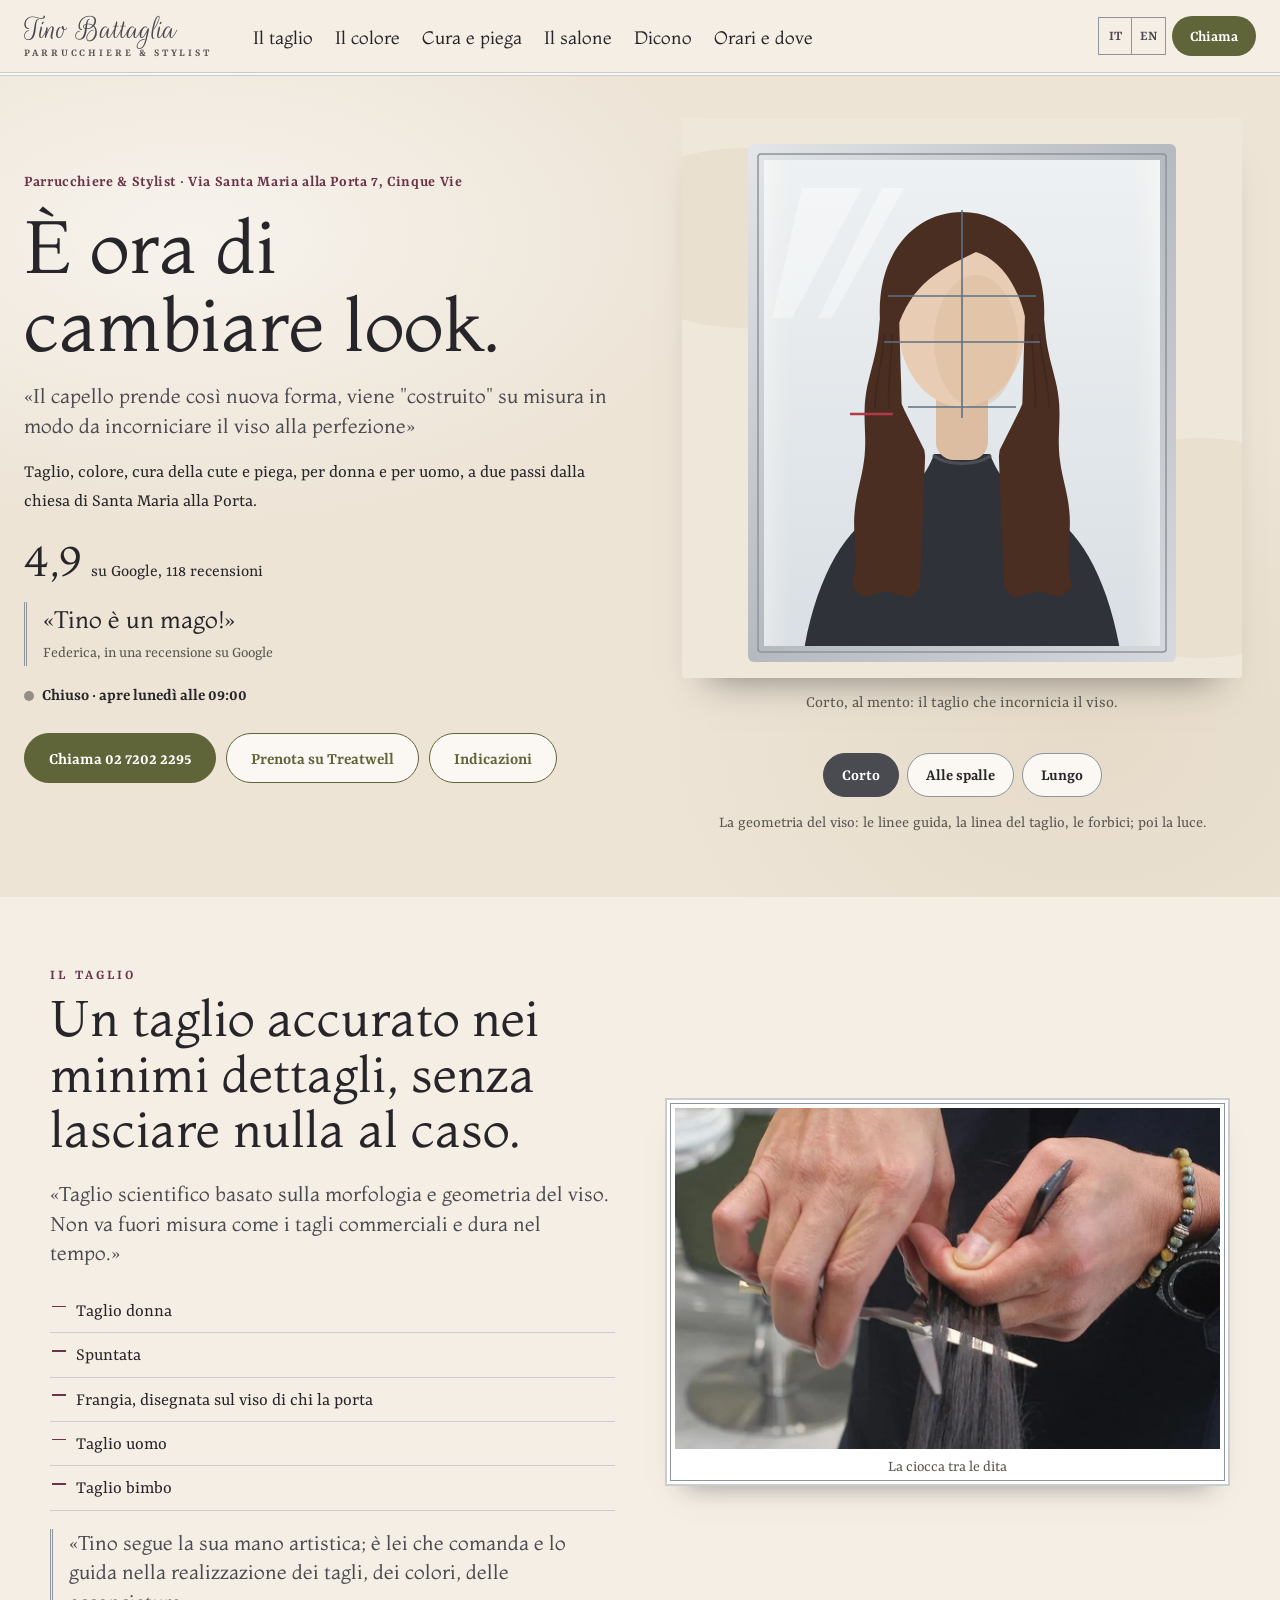
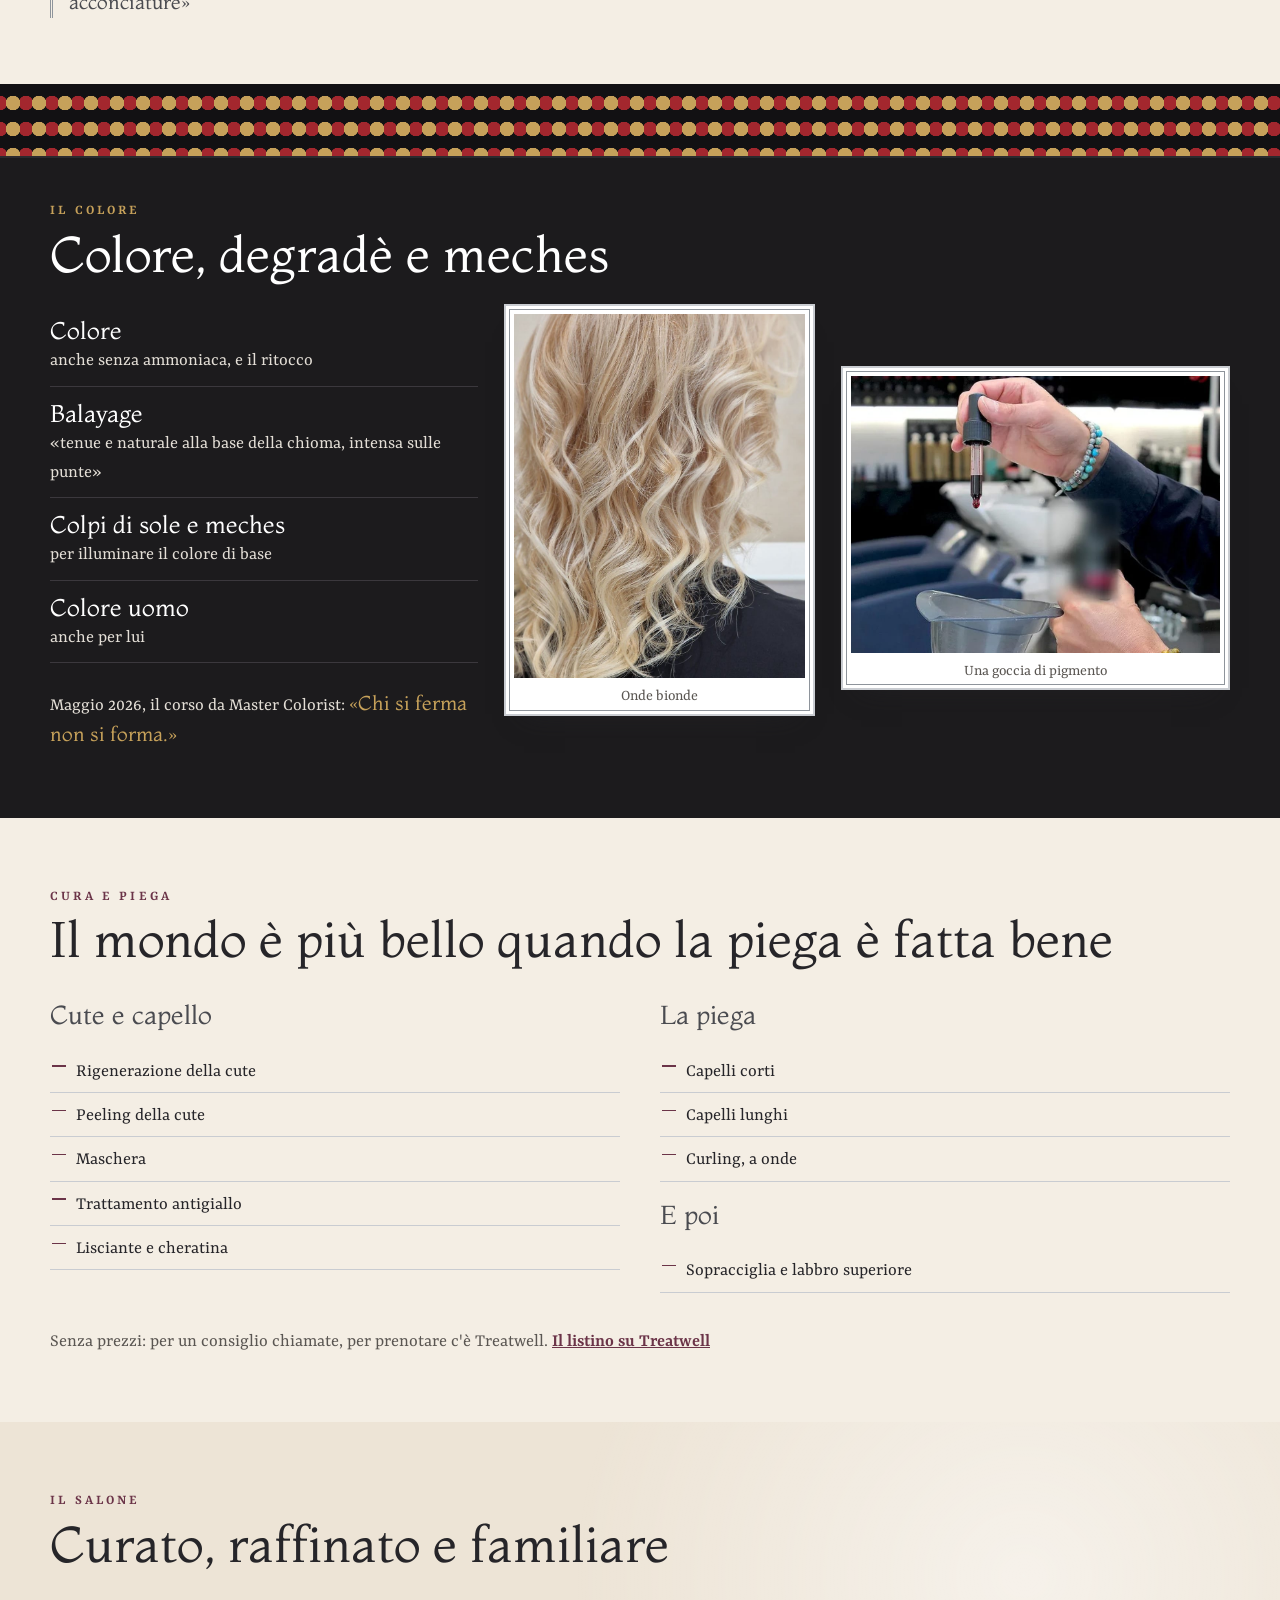
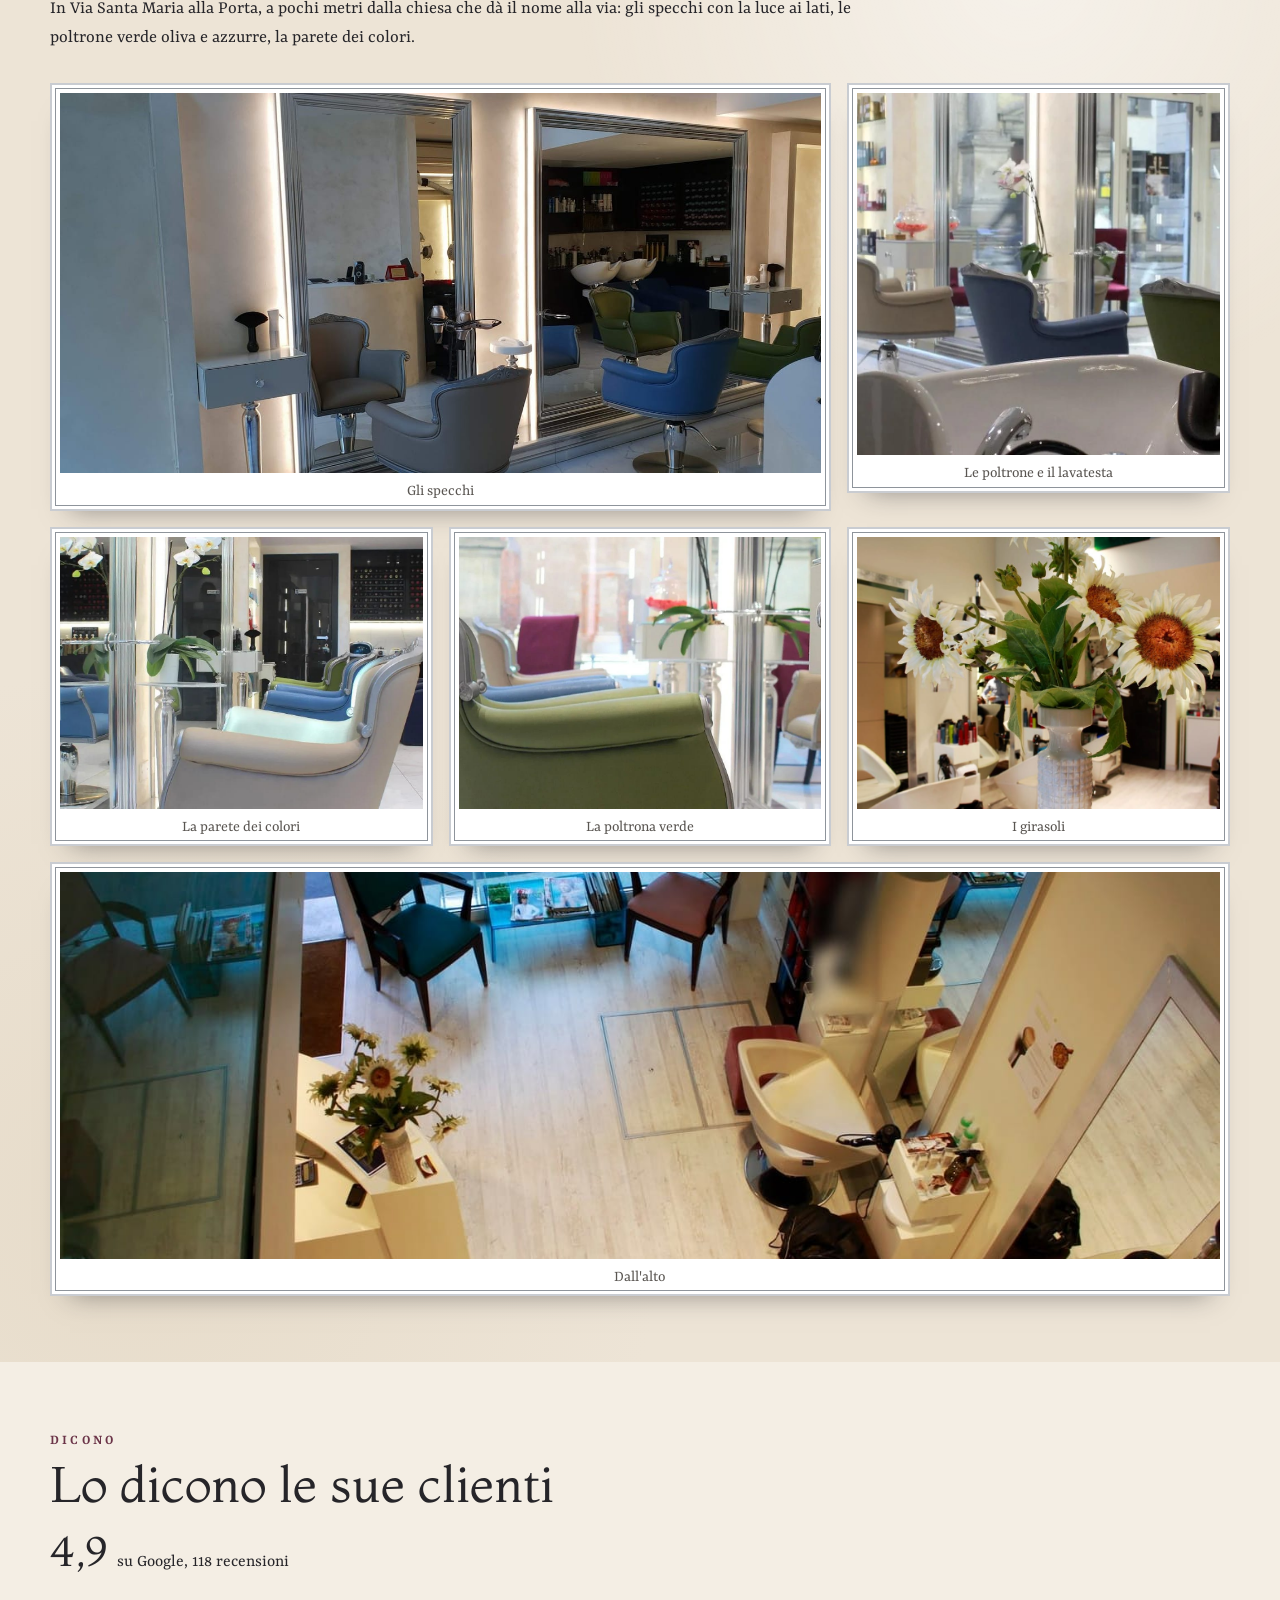
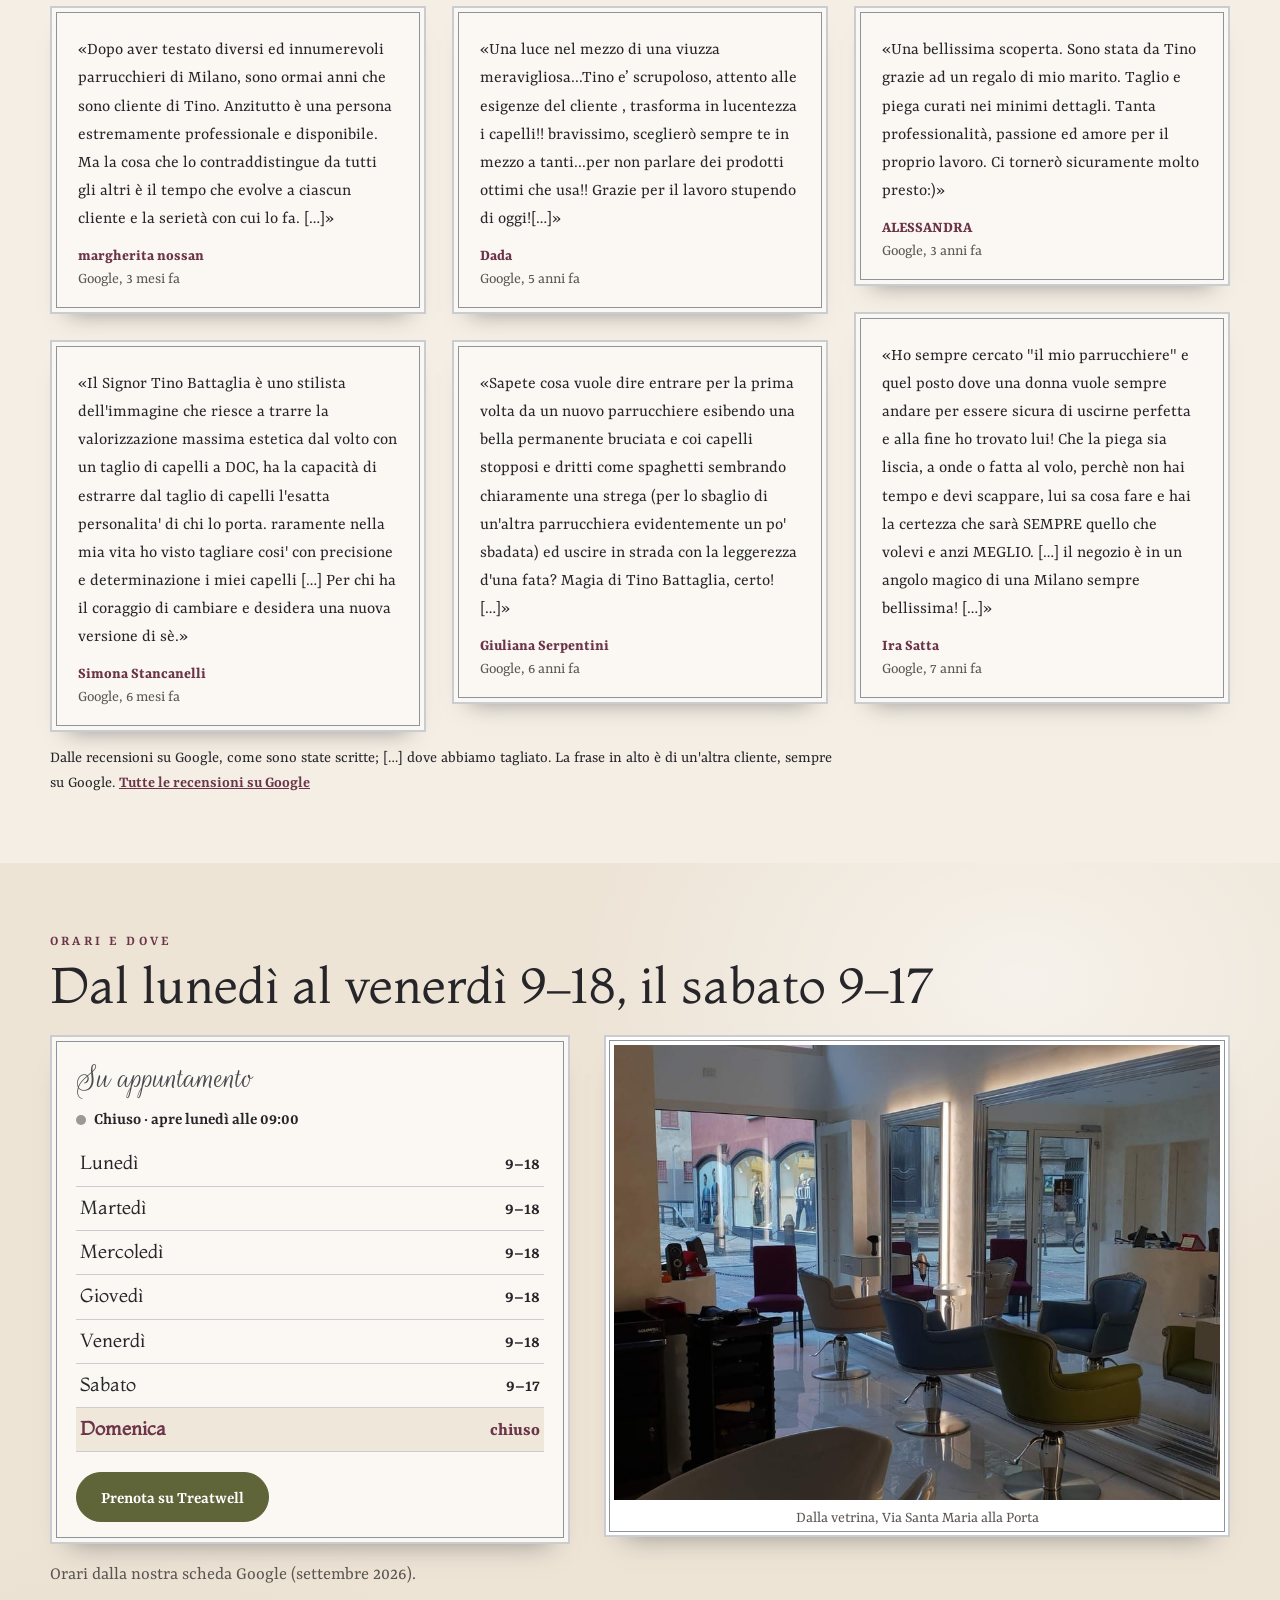
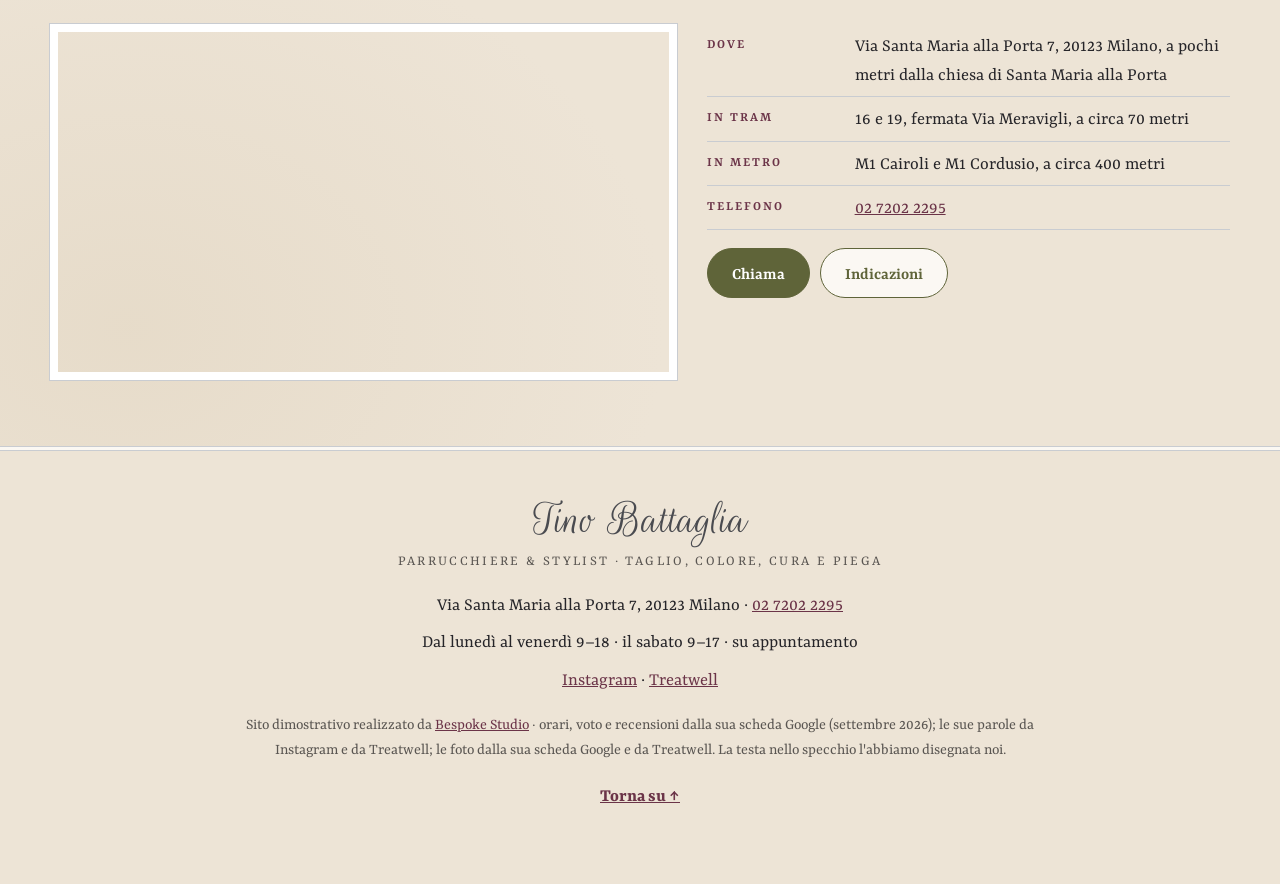
==== index.html @ f01c43c7 "Tino Battaglia, Via Santa Maria alla Porta 7 — la geometria del viso Il parrucchiere e stylist a due" ====
<!DOCTYPE html>
<html lang="it" class="no-js">
<head>
<meta charset="utf-8">
<meta name="viewport" content="width=device-width, initial-scale=1">
<script>(function(){var r=document.documentElement;r.classList.remove('no-js');
/* la firma: finché main.js non parte c'è la testa coi capelli lunghi nello specchio; se il codice non arriva, dopo 2,5 s il taglio fatto */
try{if(!matchMedia('(prefers-reduced-motion: reduce)').matches){r.classList.add('firma-attesa');window.__attesaTaglio=setTimeout(function(){r.classList.remove('firma-attesa')},2500)}}catch(e){}})()</script>
<title>Tino Battaglia — Parrucchiere &amp; Stylist in Via Santa Maria alla Porta 7, Milano (Cinque Vie)</title>
<meta name="description" content="Tino Battaglia, parrucchiere e stylist in Via Santa Maria alla Porta 7 a Milano, fra Cairoli e Cordusio: il taglio costruito sulla geometria del viso, colore, degradè e meches, balayage, cura della cute e piega, per donna e per uomo. Google 4,9 su 118. Tel. 02 7202 2295.">
<link rel="canonical" href="https://rotenzark.github.io/tino-battaglia/">
<meta property="og:type" content="website">
<meta property="og:title" content="Tino Battaglia — È ora di cambiare look.">
<meta property="og:description" content="Parrucchiere &amp; Stylist in Via Santa Maria alla Porta 7: il taglio sulla geometria del viso, il colore, la piega.">
<meta property="og:image" content="https://rotenzark.github.io/tino-battaglia/img/og.jpg">
<meta property="og:url" content="https://rotenzark.github.io/tino-battaglia/">
<meta property="og:locale" content="it_IT">
<meta name="twitter:card" content="summary_large_image">
<meta name="theme-color" content="#F4EEE4">
<link rel="icon" href="img/favicon.svg" type="image/svg+xml">
<link rel="icon" href="img/favicon-32.png" sizes="32x32" type="image/png">
<link rel="apple-touch-icon" href="img/apple-touch-icon.png">
<link rel="preconnect" href="https://fonts.googleapis.com">
<link rel="preconnect" href="https://fonts.gstatic.com" crossorigin>
<link href="https://fonts.googleapis.com/css2?family=Montaga&amp;family=Rasa:wght@400;500;600;700&amp;family=Rouge+Script&amp;display=swap" rel="stylesheet">
<link rel="stylesheet" href="css/styles.css?v=1">
<script src="https://cdn.jsdelivr.net/npm/gsap@3.12.5/dist/gsap.min.js" defer></script>
<script src="https://cdn.jsdelivr.net/npm/gsap@3.12.5/dist/ScrollTrigger.min.js" defer></script>
<script src="js/main.js?v=1" defer></script>
<script type="application/ld+json">
{"@context":"https://schema.org","@type":"HairSalon","name":"Tino Battaglia - Parrucchiere & Stylist","description":"Parrucchiere e stylist in Via Santa Maria alla Porta 7 a Milano: taglio sulla geometria del viso, colore, degradè e meches, balayage, cura della cute e piega, per donna e per uomo.","url":"https://rotenzark.github.io/tino-battaglia/","image":"https://rotenzark.github.io/tino-battaglia/img/og.jpg","telephone":"+39 02 7202 2295","address":{"@type":"PostalAddress","streetAddress":"Via Santa Maria alla Porta 7","postalCode":"20123","addressLocality":"Milano","addressRegion":"MI","addressCountry":"IT"},"geo":{"@type":"GeoCoordinates","latitude":45.4651137,"longitude":9.1812996},"openingHoursSpecification":[{"@type":"OpeningHoursSpecification","dayOfWeek":["Monday","Tuesday","Wednesday","Thursday","Friday"],"opens":"09:00","closes":"18:00"},{"@type":"OpeningHoursSpecification","dayOfWeek":["Saturday"],"opens":"09:00","closes":"17:00"}],"aggregateRating":{"@type":"AggregateRating","ratingValue":"4.9","reviewCount":"118","bestRating":"5"},"sameAs":["https://www.instagram.com/tinobat/","https://www.treatwell.it/salone/tino-battaglia/"]}
</script>
</head>
<body>

<a class="salta" href="#contenuto" data-i18n="m.salta">Vai al contenuto</a>

<header class="testata" id="testata">
  <div class="testata__dentro">
    <a class="marchio" href="#inizio" aria-label="Tino Battaglia: torna all'inizio" data-i18n-aria="m.top">
      <span class="marchio__nome" aria-hidden="true">Tino Battaglia</span>
      <span class="marchio__sotto" aria-hidden="true">Parrucchiere &amp; Stylist</span>
    </a>
    <nav id="mainNav" class="voci" aria-label="Le sezioni" data-i18n-aria="m.nav">
      <a href="#taglio" data-i18n="n.taglio">Il taglio</a>
      <a href="#colore" data-i18n="n.colore">Il colore</a>
      <a href="#cura" data-i18n="n.cura">Cura e piega</a>
      <a href="#salone" data-i18n="n.salone">Il salone</a>
      <a href="#dicono" data-i18n="n.dicono">Dicono</a>
      <a href="#orari" data-i18n="n.orari">Orari e dove</a>
    </nav>
    <div class="testata__azioni">
      <div class="lingue" role="group" aria-label="Lingua" data-i18n-aria="m.lingua">
        <button type="button" data-lang="it" aria-pressed="true">IT</button>
        <button type="button" data-lang="en" aria-pressed="false">EN</button>
      </div>
      <a class="chiama" href="tel:+390272022295"><span data-i18n="t.chiama">Chiama</span></a>
      <button id="burger" class="burger" type="button" aria-expanded="false" aria-controls="menuMobile" aria-label="Apri il menu" data-i18n-aria="m.menu"><span></span><span></span><span></span></button>
    </div>
  </div>
</header>

<nav id="menuMobile" class="menu-mobile" hidden aria-label="Le sezioni" data-i18n-aria="m.nav">
  <a href="#taglio" data-i18n="n.taglio">Il taglio</a>
  <a href="#colore" data-i18n="n.colore">Il colore</a>
  <a href="#cura" data-i18n="n.cura">Cura e piega</a>
  <a href="#salone" data-i18n="n.salone">Il salone</a>
  <a href="#dicono" data-i18n="n.dicono">Dicono</a>
  <a href="#orari" data-i18n="n.orari">Orari e dove</a>
  <a class="menu-mobile__tel" href="tel:+390272022295"><span data-i18n="t.chiama">Chiama</span> <span class="intero">02 7202 2295</span></a>
</nav>

<main id="contenuto">

  <!-- ══════ L'APERTURA: sul marmorino; la firma nello specchio ══════ -->
  <section id="inizio" class="apertura" aria-labelledby="titolo">
    <div class="apertura__testo">
      <p class="apertura__sopra" data-i18n="h.sopra">Parrucchiere &amp; Stylist · Via Santa Maria alla Porta 7, Cinque Vie</p>
      <h1 id="titolo" class="titolo" data-i18n="h.titolo">È ora di cambiare look.</h1>
      <p class="apertura__seconda loro" data-i18n="h.seconda">«Il capello prende così nuova forma, viene "costruito" su misura in modo da incorniciare il viso alla perfezione»</p>
      <p class="apertura__frase" data-i18n="h.testo">Taglio, colore, cura della cute e piega, per donna e per uomo, a due passi dalla chiesa di Santa Maria alla Porta.</p>
      <p class="voto"><b class="voto__n">4,9</b> <span class="voto__su" data-i18n="h.google">su Google, 118 recensioni</span></p>
      <blockquote class="citazione">
        <p>«Tino è un mago!»</p>
        <footer data-i18n="h.chi">Federica, in una recensione su Google</footer>
      </blockquote>
      <p class="stato" id="orarioStato">Dal lunedì al venerdì 9–18, il sabato 9–17</p>
      <div class="apertura__azioni">
        <a class="bottone bottone--pieno" href="tel:+390272022295"><span data-i18n="t.chiama">Chiama</span>&nbsp;<span class="intero">02 7202 2295</span></a>
        <a class="bottone bottone--vuoto" href="https://www.treatwell.it/salone/tino-battaglia/" target="_blank" rel="noopener" data-i18n="t.prenota">Prenota su Treatwell</a>
        <a class="bottone bottone--vuoto" href="https://www.google.com/maps/dir/?api=1&amp;destination=Tino+Battaglia%2C+Via+Santa+Maria+alla+Porta+7%2C+20123+Milano" target="_blank" rel="noopener" data-i18n="t.indicazioni">Indicazioni</a>
      </div>
    </div>
    <div class="apertura__firma">
      <figure class="specchio-fig" id="taglio-firma" data-modo="0" data-firma="fatta">
        <!--TAGLIO--><svg class="taglio__svg" id="taglioSvg" viewBox="0 0 560 560" role="img" aria-labelledby="taglioTitolo taglioDesc">
        <title id="taglioTitolo" data-i18n="p.titolo">Il taglio sulla geometria del viso</title>
        <desc id="taglioDesc" data-i18n="p.desc">Nello specchio con la cornice d'argento e le luci ai lati, una testa studio coi capelli lunghi. Compaiono le linee guida del viso, poi la linea del taglio; le forbici la percorrono e le ciocche sotto la linea cadono. Le guide spariscono, la piega prende la luce, lo specchio si accende. Tre tagli: corto, alle spalle, lungo.</desc>
        <defs>
          <linearGradient id="tba-cornice" x1="0" y1="0" x2="1" y2="1"><stop offset="0" stop-color="#E4E6E9"/><stop offset=".5" stop-color="#B5BAC0"/><stop offset="1" stop-color="#D6D9DD"/></linearGradient><linearGradient id="tba-vetro" x1="0" y1="0" x2="0" y2="1"><stop offset="0" stop-color="#EEF1F3"/><stop offset="1" stop-color="#D9DFE4"/></linearGradient><linearGradient id="tba-led" x1="0" y1="0" x2="1" y2="0"><stop offset="0" stop-color="#FFFFFF" stop-opacity=".95"/><stop offset="1" stop-color="#FFF6DD" stop-opacity="0"/></linearGradient><linearGradient id="tba-led-dx" x1="1" y1="0" x2="0" y2="0"><stop offset="0" stop-color="#FFFFFF" stop-opacity=".95"/><stop offset="1" stop-color="#FFF6DD" stop-opacity="0"/></linearGradient><clipPath id="tba-vetro-clip"><rect x="82" y="42" width="396" height="486"/></clipPath>
        </defs>
        <rect class="muro" width="560" height="560"/><ellipse class="muro__velatura" cx="60" cy="120" rx="140" ry="90"/><ellipse class="muro__velatura" cx="520" cy="430" rx="150" ry="110"/>
        <rect class="specchio__cornice" x="66" y="26" width="428" height="518" rx="6" fill="url(#tba-cornice)"/><rect class="specchio__filo" x="76" y="36" width="408" height="498" rx="3"/><rect class="specchio__vetro" x="82" y="42" width="396" height="486" fill="url(#tba-vetro)"/><path class="specchio__riflesso" d="M120 70 L180 70 L110 200 L90 200 Z M200 70 L222 70 L150 200 L136 200 Z"/>
        <g clip-path="url(#tba-vetro-clip)">
          <g class="servito" transform="translate(0 0)">
            <path class="mantella" d="M118 560 C128 470 160 410 200 392 C222 382 244 360 252 336 L308 336 C316 360 338 382 360 392 C400 410 432 470 442 560 Z"/><path class="mantella__collo" d="M252 338 C266 348 294 348 308 338"/><rect class="collo" x="254" y="262" width="52" height="80" rx="18"/><ellipse class="testa" cx="280" cy="205" rx="64" ry="84"/><ellipse class="testa__ombra" cx="294" cy="223" rx="42" ry="66"/>
            <g class="modo modo--corto" data-m="0"><path class="capelli capelli--tenuti" d="M199 196 L197.8 202 L197.2 208 L196.6 214 L196 220 L195.1 226 L194 232 L192.7 238 L191.3 244 L189.7 250 L188.2 256 L186.7 262 L185.3 268 L184.2 274 L183.4 280 L182.8 286 L182.6 292 L182.5 296 L224.3 296 L222.3 292 L219.7 286 L219.5 280 L219.3 274 L219.2 268 L219 262 L218.8 256 L218.6 250 L218.4 244 L218.3 238 L218.1 232 L217.9 226 L217.7 220 L217.5 214 L217.4 208 L217.2 202 L217 196 Z M361 196 L362.2 202 L362.8 208 L363.4 214 L364 220 L364.9 226 L366 232 L367.3 238 L368.7 244 L370.3 250 L371.8 256 L373.3 262 L374.7 268 L375.8 274 L376.6 280 L377.2 286 L377.4 292 L377.5 296 L335.7 296 L337.7 292 L340.3 286 L340.5 280 L340.7 274 L340.8 268 L341 262 L341.2 256 L341.4 250 L341.6 244 L341.7 238 L341.9 232 L342.1 226 L342.3 220 L342.5 214 L342.6 208 L342.8 202 L343 196 Z"/><path class="capelli capelli--frangia" d="M199 214 C190 140 230 94 280 94 C330 94 370 140 361 214 L346 214 C340 172 320 142 294 134 C262 150 230 162 214 214 Z"/><path class="capelli__fili" d="M202.4 216 L201.9 222 L201.3 228 L200.5 234 L199.6 240 L198.5 246 L197.5 252 L196.4 258 L195.4 264 L194.5 270 L193.9 276 L193.4 282 L193.2 288 L193.5 290 M357.6 216 L358.1 222 L358.7 228 L359.5 234 L360.4 240 L361.5 246 L362.5 252 L363.6 258 L364.6 264 L365.5 270 L366.1 276 L366.6 282 L366.8 288 L366.5 290 M210 216 L209.8 222 L209.6 228 L209.3 234 L208.9 240 L208.5 246 L208.1 252 L207.6 258 L207.2 264 L206.9 270 L206.6 276 L206.5 282 L206.8 288 L207.4 290 M350 216 L350.2 222 L350.4 228 L350.7 234 L351.1 240 L351.5 246 L351.9 252 L352.4 258 L352.8 264 L353.1 270 L353.4 276 L353.5 282 L353.2 288 L352.6 290"/><path class="capelli ciocca" data-m="0" data-l="0" d="M182.5 296 L182.6 302 L182.8 308 L183 314 L183.2 320 L183.2 326 L183 332 L182.6 338 L181.8 344 L180.9 350 L179.7 356 L178.4 362 L177 368 L175.7 374 L174.5 380 L173.5 386 L172.8 392 L172.3 398 L172.1 404 L172.2 410 L172.4 416 L172.8 422 L173.1 428 L173.3 434 L173.4 440 L173.3 446 L172.9 452 L172.2 458 L171.3 464 L170.2 470 L182.2 479 L204 473 L227.9 480 L237.9 470 L238.1 464 L238.3 458 L238.6 452 L238.8 446 L239.1 440 L239.3 434 L239.5 428 L239.8 422 L240 416 L240.3 410 L240.5 404 L240.7 398 L241 392 L241.2 386 L241.5 380 L241.7 374 L241.9 368 L242.2 362 L242.4 356 L242.7 350 L242.9 344 L243.1 338 L242.3 332 L239.3 326 L236.3 320 L233.3 314 L230.3 308 L227.3 302 L224.3 296 Z" transform="translate(0 190) rotate(-14 207.6 387.5)" opacity="0"/><path class="capelli ciocca" data-m="0" data-l="1" d="M377.5 296 L377.4 302 L377.2 308 L377 314 L376.8 320 L376.8 326 L377 332 L377.4 338 L378.2 344 L379.1 350 L380.3 356 L381.6 362 L383 368 L384.3 374 L385.5 380 L386.5 386 L387.2 392 L387.7 398 L387.9 404 L387.8 410 L387.6 416 L387.2 422 L386.9 428 L386.7 434 L386.6 440 L386.7 446 L387.1 452 L387.8 458 L388.7 464 L389.8 470 L377.8 479 L356 473 L332.1 480 L322.1 470 L321.9 464 L321.7 458 L321.4 452 L321.2 446 L320.9 440 L320.7 434 L320.5 428 L320.2 422 L320 416 L319.7 410 L319.5 404 L319.3 398 L319 392 L318.8 386 L318.5 380 L318.3 374 L318.1 368 L317.8 362 L317.6 356 L317.3 350 L317.1 344 L316.9 338 L317.7 332 L320.7 326 L323.7 320 L326.7 314 L329.7 308 L332.7 302 L335.7 296 Z" transform="translate(0 190) rotate(14 352.4 387.5)" opacity="0"/><path class="luce" data-m="0" pathLength="1" d="M222 150 C 242 116 302 108 334 138 M206.8 220 L206.5 226 L206.1 232 L205.5 238 L204.9 244 L204.2 250 L203.5 256 L202.8 262 L202.2 268 L201.8 274 L201.5 280 L201.4 282 M353.2 220 L353.5 226 L353.9 232 L354.5 238 L355.1 244 L355.8 250 L356.5 256 L357.2 262 L357.8 268 L358.2 274 L358.5 280 L358.6 282" stroke-dasharray="1 2" stroke-dashoffset="0"/></g><g class="modo modo--spalle" data-m="1"><path class="capelli capelli--tenuti" d="M199 196 L197.8 202 L197.2 208 L196.6 214 L196 220 L195.1 226 L194 232 L192.7 238 L191.3 244 L189.7 250 L188.2 256 L186.7 262 L185.3 268 L184.2 274 L183.4 280 L182.8 286 L182.6 292 L182.5 298 L182.7 304 L182.9 310 L183.1 316 L183.2 322 L183.2 328 L182.9 334 L182.4 340 L181.5 346 L180.5 352 L179.3 358 L177.9 364 L176.6 370 L176.1 372 L241.8 372 L241.9 370 L242.1 364 L242.3 358 L242.6 352 L242.8 346 L243.1 340 L243.3 334 L240.3 328 L237.3 322 L234.3 316 L231.3 310 L228.3 304 L225.3 298 L222.3 292 L219.7 286 L219.5 280 L219.3 274 L219.2 268 L219 262 L218.8 256 L218.6 250 L218.4 244 L218.3 238 L218.1 232 L217.9 226 L217.7 220 L217.5 214 L217.4 208 L217.2 202 L217 196 Z M361 196 L362.2 202 L362.8 208 L363.4 214 L364 220 L364.9 226 L366 232 L367.3 238 L368.7 244 L370.3 250 L371.8 256 L373.3 262 L374.7 268 L375.8 274 L376.6 280 L377.2 286 L377.4 292 L377.5 298 L377.3 304 L377.1 310 L376.9 316 L376.8 322 L376.8 328 L377.1 334 L377.6 340 L378.5 346 L379.5 352 L380.7 358 L382.1 364 L383.4 370 L383.9 372 L318.2 372 L318.1 370 L317.9 364 L317.7 358 L317.4 352 L317.2 346 L316.9 340 L316.7 334 L319.7 328 L322.7 322 L325.7 316 L328.7 310 L331.7 304 L334.7 298 L337.7 292 L340.3 286 L340.5 280 L340.7 274 L340.8 268 L341 262 L341.2 256 L341.4 250 L341.6 244 L341.7 238 L341.9 232 L342.1 226 L342.3 220 L342.5 214 L342.6 208 L342.8 202 L343 196 Z"/><path class="capelli capelli--frangia" d="M199 214 C190 140 230 94 280 94 C330 94 370 140 361 214 L346 214 C340 172 320 142 294 134 C262 150 230 162 214 214 Z"/><path class="capelli__fili" d="M202.4 216 L201.9 222 L201.3 228 L200.5 234 L199.6 240 L198.5 246 L197.5 252 L196.4 258 L195.4 264 L194.5 270 L193.9 276 L193.4 282 L193.2 288 L193.9 294 L194.8 300 L195.8 306 L196.8 312 L197.8 318 L198.7 324 L199.4 330 L199.7 336 L199.2 342 L198.4 348 L197.6 354 L196.6 360 L195.5 366 M357.6 216 L358.1 222 L358.7 228 L359.5 234 L360.4 240 L361.5 246 L362.5 252 L363.6 258 L364.6 264 L365.5 270 L366.1 276 L366.6 282 L366.8 288 L366.1 294 L365.2 300 L364.2 306 L363.2 312 L362.2 318 L361.3 324 L360.6 330 L360.3 336 L360.8 342 L361.6 348 L362.4 354 L363.4 360 L364.5 366 M210 216 L209.8 222 L209.6 228 L209.3 234 L208.9 240 L208.5 246 L208.1 252 L207.6 258 L207.2 264 L206.9 270 L206.6 276 L206.5 282 L206.8 288 L208.6 294 L210.6 300 L212.5 306 L214.5 312 L216.5 318 L218.5 324 L220.4 330 L221.4 336 L221.1 342 L220.6 348 L220 354 L219.4 360 L218.8 366 M350 216 L350.2 222 L350.4 228 L350.7 234 L351.1 240 L351.5 246 L351.9 252 L352.4 258 L352.8 264 L353.1 270 L353.4 276 L353.5 282 L353.2 288 L351.4 294 L349.4 300 L347.5 306 L345.5 312 L343.5 318 L341.5 324 L339.6 330 L338.6 336 L338.9 342 L339.4 348 L340 354 L340.6 360 L341.2 366"/><path class="capelli ciocca" data-m="1" data-l="0" d="M176.1 372 L174.9 378 L173.8 384 L173 390 L172.4 396 L172.2 402 L172.2 408 L172.3 414 L172.6 420 L173 426 L173.3 432 L173.4 438 L173.4 444 L173 450 L172.5 456 L171.6 462 L170.6 468 L170.2 470 L182.2 479 L204 473 L227.9 480 L237.9 470 L237.9 468 L238.2 462 L238.4 456 L238.7 450 L238.9 444 L239.1 438 L239.4 432 L239.6 426 L239.9 420 L240.1 414 L240.3 408 L240.6 402 L240.8 396 L241.1 390 L241.3 384 L241.5 378 L241.8 372 Z" transform="translate(0 190) rotate(-14 206.2 427)" opacity="0"/><path class="capelli ciocca" data-m="1" data-l="1" d="M383.9 372 L385.1 378 L386.2 384 L387 390 L387.6 396 L387.8 402 L387.8 408 L387.7 414 L387.4 420 L387 426 L386.7 432 L386.6 438 L386.6 444 L387 450 L387.5 456 L388.4 462 L389.4 468 L389.8 470 L377.8 479 L356 473 L332.1 480 L322.1 470 L322.1 468 L321.8 462 L321.6 456 L321.3 450 L321.1 444 L320.9 438 L320.6 432 L320.4 426 L320.1 420 L319.9 414 L319.7 408 L319.4 402 L319.2 396 L318.9 390 L318.7 384 L318.5 378 L318.2 372 Z" transform="translate(0 190) rotate(14 353.8 427)" opacity="0"/><path class="luce" data-m="1" pathLength="1" d="M222 150 C 242 116 302 108 334 138 M206.8 220 L206.5 226 L206.1 232 L205.5 238 L204.9 244 L204.2 250 L203.5 256 L202.8 262 L202.2 268 L201.8 274 L201.5 280 L201.3 286 L202.4 292 L203.9 298 L205.5 304 L207.1 310 L208.7 316 L210.3 322 L211.7 328 L213.1 334 L212.7 340 L212.2 346 M353.2 220 L353.5 226 L353.9 232 L354.5 238 L355.1 244 L355.8 250 L356.5 256 L357.2 262 L357.8 268 L358.2 274 L358.5 280 L358.7 286 L357.6 292 L356.1 298 L354.5 304 L352.9 310 L351.3 316 L349.7 322 L348.3 328 L346.9 334 L347.3 340 L347.8 346" stroke-dasharray="1 2" stroke-dashoffset="0"/></g><g class="modo modo--lungo" data-m="2"><path class="capelli capelli--tenuti" d="M199 196 L197.8 202 L197.2 208 L196.6 214 L196 220 L195.1 226 L194 232 L192.7 238 L191.3 244 L189.7 250 L188.2 256 L186.7 262 L185.3 268 L184.2 274 L183.4 280 L182.8 286 L182.6 292 L182.5 298 L182.7 304 L182.9 310 L183.1 316 L183.2 322 L183.2 328 L182.9 334 L182.4 340 L181.5 346 L180.5 352 L179.3 358 L177.9 364 L176.6 370 L175.3 376 L174.2 382 L173.2 388 L172.6 394 L172.2 400 L172.1 406 L172.3 412 L172.5 418 L172.9 424 L173.2 430 L173.4 436 L173.4 442 L173.4 444 L238.9 444 L239 442 L239.2 436 L239.5 430 L239.7 424 L239.9 418 L240.2 412 L240.4 406 L240.7 400 L240.9 394 L241.1 388 L241.4 382 L241.6 376 L241.9 370 L242.1 364 L242.3 358 L242.6 352 L242.8 346 L243.1 340 L243.3 334 L240.3 328 L237.3 322 L234.3 316 L231.3 310 L228.3 304 L225.3 298 L222.3 292 L219.7 286 L219.5 280 L219.3 274 L219.2 268 L219 262 L218.8 256 L218.6 250 L218.4 244 L218.3 238 L218.1 232 L217.9 226 L217.7 220 L217.5 214 L217.4 208 L217.2 202 L217 196 Z M361 196 L362.2 202 L362.8 208 L363.4 214 L364 220 L364.9 226 L366 232 L367.3 238 L368.7 244 L370.3 250 L371.8 256 L373.3 262 L374.7 268 L375.8 274 L376.6 280 L377.2 286 L377.4 292 L377.5 298 L377.3 304 L377.1 310 L376.9 316 L376.8 322 L376.8 328 L377.1 334 L377.6 340 L378.5 346 L379.5 352 L380.7 358 L382.1 364 L383.4 370 L384.7 376 L385.8 382 L386.8 388 L387.4 394 L387.8 400 L387.9 406 L387.7 412 L387.5 418 L387.1 424 L386.8 430 L386.6 436 L386.6 442 L386.6 444 L321.1 444 L321 442 L320.8 436 L320.5 430 L320.3 424 L320.1 418 L319.8 412 L319.6 406 L319.3 400 L319.1 394 L318.9 388 L318.6 382 L318.4 376 L318.1 370 L317.9 364 L317.7 358 L317.4 352 L317.2 346 L316.9 340 L316.7 334 L319.7 328 L322.7 322 L325.7 316 L328.7 310 L331.7 304 L334.7 298 L337.7 292 L340.3 286 L340.5 280 L340.7 274 L340.8 268 L341 262 L341.2 256 L341.4 250 L341.6 244 L341.7 238 L341.9 232 L342.1 226 L342.3 220 L342.5 214 L342.6 208 L342.8 202 L343 196 Z"/><path class="capelli capelli--frangia" d="M199 214 C190 140 230 94 280 94 C330 94 370 140 361 214 L346 214 C340 172 320 142 294 134 C262 150 230 162 214 214 Z"/><path class="capelli__fili" d="M202.4 216 L201.9 222 L201.3 228 L200.5 234 L199.6 240 L198.5 246 L197.5 252 L196.4 258 L195.4 264 L194.5 270 L193.9 276 L193.4 282 L193.2 288 L193.9 294 L194.8 300 L195.8 306 L196.8 312 L197.8 318 L198.7 324 L199.4 330 L199.7 336 L199.2 342 L198.4 348 L197.6 354 L196.6 360 L195.5 366 L194.5 372 L193.5 378 L192.7 384 L192.1 390 L191.6 396 L191.3 402 L191.2 408 L191.3 414 L191.5 420 L191.6 426 L191.8 432 L191.8 438 M357.6 216 L358.1 222 L358.7 228 L359.5 234 L360.4 240 L361.5 246 L362.5 252 L363.6 258 L364.6 264 L365.5 270 L366.1 276 L366.6 282 L366.8 288 L366.1 294 L365.2 300 L364.2 306 L363.2 312 L362.2 318 L361.3 324 L360.6 330 L360.3 336 L360.8 342 L361.6 348 L362.4 354 L363.4 360 L364.5 366 L365.5 372 L366.5 378 L367.3 384 L367.9 390 L368.4 396 L368.7 402 L368.8 408 L368.7 414 L368.5 420 L368.4 426 L368.2 432 L368.2 438 M210 216 L209.8 222 L209.6 228 L209.3 234 L208.9 240 L208.5 246 L208.1 252 L207.6 258 L207.2 264 L206.9 270 L206.6 276 L206.5 282 L206.8 288 L208.6 294 L210.6 300 L212.5 306 L214.5 312 L216.5 318 L218.5 324 L220.4 330 L221.4 336 L221.1 342 L220.6 348 L220 354 L219.4 360 L218.8 366 L218.1 372 L217.5 378 L217 384 L216.6 390 L216.2 396 L216 402 L215.8 408 L215.7 414 L215.7 420 L215.6 426 L215.6 432 L215.5 438 M350 216 L350.2 222 L350.4 228 L350.7 234 L351.1 240 L351.5 246 L351.9 252 L352.4 258 L352.8 264 L353.1 270 L353.4 276 L353.5 282 L353.2 288 L351.4 294 L349.4 300 L347.5 306 L345.5 312 L343.5 318 L341.5 324 L339.6 330 L338.6 336 L338.9 342 L339.4 348 L340 354 L340.6 360 L341.2 366 L341.9 372 L342.5 378 L343 384 L343.4 390 L343.8 396 L344 402 L344.2 408 L344.3 414 L344.3 420 L344.4 426 L344.4 432 L344.5 438"/><path class="capelli ciocca" data-m="2" data-l="0" d="M173.4 444 L173 450 L172.5 456 L171.6 462 L170.6 468 L170.2 470 L182.2 479 L204 473 L227.9 480 L237.9 470 L237.9 468 L238.2 462 L238.4 456 L238.7 450 L238.9 444 Z" transform="translate(0 190) rotate(-14 205 462.1)" opacity="0"/><path class="capelli ciocca" data-m="2" data-l="1" d="M386.6 444 L387 450 L387.5 456 L388.4 462 L389.4 468 L389.8 470 L377.8 479 L356 473 L332.1 480 L322.1 470 L322.1 468 L321.8 462 L321.6 456 L321.3 450 L321.1 444 Z" transform="translate(0 190) rotate(14 355 462.1)" opacity="0"/><path class="luce" data-m="2" pathLength="1" d="M222 150 C 242 116 302 108 334 138 M206.8 220 L206.5 226 L206.1 232 L205.5 238 L204.9 244 L204.2 250 L203.5 256 L202.8 262 L202.2 268 L201.8 274 L201.5 280 L201.3 286 L202.4 292 L203.9 298 L205.5 304 L207.1 310 L208.7 316 L210.3 322 L211.7 328 L213.1 334 L212.7 340 L212.2 346 M353.2 220 L353.5 226 L353.9 232 L354.5 238 L355.1 244 L355.8 250 L356.5 256 L357.2 262 L357.8 268 L358.2 274 L358.5 280 L358.7 286 L357.6 292 L356.1 298 L354.5 304 L352.9 310 L351.3 316 L349.7 322 L348.3 328 L346.9 334 L347.3 340 L347.8 346" stroke-dasharray="1 2" stroke-dashoffset="0"/></g>
          </g>
        </g>
        <g class="specchio__luce" opacity="1"><rect x="82" y="42" width="26" height="486" fill="url(#tba-led)"/><rect x="452" y="42" width="26" height="486" fill="url(#tba-led-dx)"/></g>
        <g class="guide" opacity="0"><path class="guida" data-i="0" pathLength="1" d="M280 92 V300" stroke-dasharray="1 2" stroke-dashoffset="0"/><path class="guida" data-i="1" pathLength="1" d="M206 178 H354" stroke-dasharray="1 2" stroke-dashoffset="0"/><path class="guida" data-i="2" pathLength="1" d="M202 224 H358" stroke-dasharray="1 2" stroke-dashoffset="0"/><path class="guida" data-i="3" pathLength="1" d="M226 289 H334" stroke-dasharray="1 2" stroke-dashoffset="0"/><g class="modo modo--corto" data-m="0"><path class="linea" data-m="0" pathLength="1" d="M168 296 H392" stroke-dasharray="1 2" stroke-dashoffset="0"/></g><g class="modo modo--spalle" data-m="1"><path class="linea" data-m="1" pathLength="1" d="M168 372 H392" stroke-dasharray="1 2" stroke-dashoffset="0"/></g><g class="modo modo--lungo" data-m="2"><path class="linea" data-m="2" pathLength="1" d="M168 444 H392" stroke-dasharray="1 2" stroke-dashoffset="0"/></g></g>
        <g class="forbici" transform="translate(660 150)"><g class="forbici__lama--a" transform="rotate(0)"><path class="forbici__lama" d="M0 0 L50 -6 L54 -2 L0 2 Z"/><circle class="forbici__anello" cx="-16" cy="-8" r="8"/></g><g class="forbici__lama--b" transform="rotate(0)"><path class="forbici__lama" d="M0 0 L50 6 L54 2 L0 -2 Z"/><circle class="forbici__anello" cx="-16" cy="8" r="8"/></g><circle class="forbici__perno" r="3"/></g>
      </svg><!--/TAGLIO-->
        <figcaption class="specchio__didascalia">
          <span class="specchio__d" data-m="0" data-i18n="p.d0">Corto, al mento: il taglio che incornicia il viso.</span>
          <span class="specchio__d" data-m="1" data-i18n="p.d1">Alle spalle: si accorcia, e il viso resta incorniciato.</span>
          <span class="specchio__d" data-m="2" data-i18n="p.d2">Lungo: le punte pari, una forma che dura nel tempo.</span>
        </figcaption>
        <div class="specchio__modi" role="group" aria-label="Quale taglio" data-i18n-aria="p.modi">
          <button type="button" data-modo="0" aria-pressed="true" data-i18n="p.b0">Corto</button>
          <button type="button" data-modo="1" aria-pressed="false" data-i18n="p.b1">Alle spalle</button>
          <button type="button" data-modo="2" aria-pressed="false" data-i18n="p.b2">Lungo</button>
        </div>
        <p class="visually-hidden" id="taglioLeggi" aria-live="polite"></p>
      </figure>
      <p class="apertura__nota" data-i18n="p.nota">La geometria del viso: le linee guida, la linea del taglio, le forbici; poi la luce.</p>
    </div>
  </section>

  <!-- ══════ IL TAGLIO: le sue parole, le mani con le forbici ══════ -->
  <section id="taglio" class="capitolo capitolo--avorio" aria-labelledby="taglioT">
    <div class="taglio">
      <div class="taglio__testo">
        <p class="etichetta" data-i18n="c.etichetta">Il taglio</p>
        <h2 id="taglioT" class="capitolo__titolo" data-i18n="c.titolo">Un taglio accurato nei minimi dettagli, senza lasciare nulla al caso.</h2>
        <p class="loro" data-i18n="c.loro">«Taglio scientifico basato sulla morfologia e geometria del viso. Non va fuori misura come i tagli commerciali e dura nel tempo.»</p>
        <ul class="voci-servizi">
          <li data-i18n="c.s1">Taglio donna</li>
          <li data-i18n="c.s2">Spuntata</li>
          <li data-i18n="c.s3">Frangia, disegnata sul viso di chi la porta</li>
          <li data-i18n="c.s4">Taglio uomo</li>
          <li data-i18n="c.s5">Taglio bimbo</li>
        </ul>
        <p class="taglio__mano loro" data-i18n="c.mano">«Tino segue la sua mano artistica; è lei che comanda e lo guida nella realizzazione dei tagli, dei colori, delle acconciature»</p>
      </div>
      <figure class="cornice cornice--grande reveal"><button type="button" class="foto" data-full="img/forbici.jpg" aria-label="Ingrandisci la foto" data-i18n-aria="m.ingrandisci"><img src="img/forbici.jpg" width="1200" height="750" alt="Le mani con le forbici e il pettine, una ciocca scura tra le dita." data-i18n-alt="a.forbici"></button><figcaption data-i18n="k.forbici">La ciocca tra le dita</figcaption></figure>
    </div>
  </section>

  <!-- ══════ IL COLORE: la parete nera dei tubetti ══════ -->
  <section id="colore" class="capitolo capitolo--parete" aria-labelledby="coloreT">
    <div class="tubetti" aria-hidden="true"></div>
    <p class="etichetta" data-i18n="o.etichetta2">Il colore</p>
    <h2 id="coloreT" class="capitolo__titolo" data-i18n="o.titolo2">Colore, degradè e meches</h2>
    <div class="colore">
      <ul class="colore__voci">
        <li><b data-i18n="o.v1">Colore</b> <span data-i18n="o.v1t">anche senza ammoniaca, e il ritocco</span></li>
        <li><b>Balayage</b> <span data-i18n="o.v2t">«tenue e naturale alla base della chioma, intensa sulle punte»</span></li>
        <li><b data-i18n="o.v3">Colpi di sole e meches</b> <span data-i18n="o.v3t">per illuminare il colore di base</span></li>
        <li><b data-i18n="o.v4">Colore uomo</b> <span data-i18n="o.v4t">anche per lui</span></li>
      </ul>
      <p class="colore__corso"><span data-i18n="o.corso">Maggio 2026, il corso da Master Colorist:</span> <span class="loro" data-i18n="o.corsoloro">«Chi si ferma non si forma.»</span></p>
      <figure class="cornice cornice--alta reveal"><button type="button" class="foto" data-full="img/onde.jpg" aria-label="Ingrandisci la foto" data-i18n-aria="m.ingrandisci"><img src="img/onde.jpg" width="900" height="1599" alt="Onde bionde, viste da dietro." data-i18n-alt="a.onde"></button><figcaption data-i18n="k.onde">Onde bionde</figcaption></figure>
      <figure class="cornice reveal"><button type="button" class="foto" data-full="img/goccia.jpg" aria-label="Ingrandisci la foto" data-i18n-aria="m.ingrandisci"><img src="img/goccia.jpg" width="1200" height="750" alt="Il contagocce: una goccia di pigmento rosso cade nella ciotola." data-i18n-alt="a.goccia"></button><figcaption data-i18n="k.goccia">Una goccia di pigmento</figcaption></figure>
    </div>
  </section>

  <!-- ══════ CURA E PIEGA ══════ -->
  <section id="cura" class="capitolo capitolo--avorio" aria-labelledby="curaT">
    <p class="etichetta" data-i18n="u.etichetta">Cura e piega</p>
    <h2 id="curaT" class="capitolo__titolo" data-i18n="u.titolo">Il mondo è più bello quando la piega è fatta bene</h2>
    <div class="cura">
      <div class="cura__colonna">
        <h3 class="cura__nome" data-i18n="u.n1">Cute e capello</h3>
        <ul class="voci-servizi">
          <li data-i18n="u.a1">Rigenerazione della cute</li>
          <li data-i18n="u.a2">Peeling della cute</li>
          <li data-i18n="u.a3">Maschera</li>
          <li data-i18n="u.a4">Trattamento antigiallo</li>
          <li data-i18n="u.a5">Lisciante e cheratina</li>
        </ul>
      </div>
      <div class="cura__colonna">
        <h3 class="cura__nome" data-i18n="u.n2">La piega</h3>
        <ul class="voci-servizi">
          <li data-i18n="u.b1">Capelli corti</li>
          <li data-i18n="u.b2">Capelli lunghi</li>
          <li data-i18n="u.b3">Curling, a onde</li>
        </ul>
        <h3 class="cura__nome" data-i18n="u.n3">E poi</h3>
        <ul class="voci-servizi">
          <li data-i18n="u.c1">Sopracciglia e labbro superiore</li>
        </ul>
      </div>
    </div>
    <p class="cura__nota"><span data-i18n="u.nota">Senza prezzi: per un consiglio chiamate, per prenotare c'è Treatwell.</span> <a href="https://www.treatwell.it/salone/tino-battaglia/" target="_blank" rel="noopener" data-i18n="u.lista">Il listino su Treatwell</a></p>
  </section>

  <!-- ══════ IL SALONE: le foto nelle cornici d'argento ══════ -->
  <section id="salone" class="capitolo capitolo--marmorino" aria-labelledby="saloneT">
    <p class="etichetta" data-i18n="s.etichetta">Il salone</p>
    <h2 id="saloneT" class="capitolo__titolo" data-i18n="s.titolo">Curato, raffinato e familiare</h2>
    <p class="capitolo__sotto" data-i18n="s.sotto">In Via Santa Maria alla Porta, a pochi metri dalla chiesa che dà il nome alla via: gli specchi con la luce ai lati, le poltrone verde oliva e azzurre, la parete dei colori.</p>
    <div class="galleria">
      <figure class="cornice galleria__larga reveal"><button type="button" class="foto" data-full="img/specchi.jpg" aria-label="Ingrandisci la foto" data-i18n-aria="m.ingrandisci"><img src="img/specchi.jpg" width="1400" height="681" alt="Gli specchi con la cornice d'argento e la luce ai lati, le poltrone, i lavaggi in fondo." data-i18n-alt="a.specchi"></button><figcaption data-i18n="k.specchi">Gli specchi</figcaption></figure>
      <figure class="cornice reveal"><button type="button" class="foto" data-full="img/salone.jpg" aria-label="Ingrandisci la foto" data-i18n-aria="m.ingrandisci"><img src="img/salone.jpg" width="1280" height="800" alt="Il salone: le poltrone beige, azzurra e verde con la cornice d'argento, il lavatesta bianco, la vetrina." data-i18n-alt="a.salone"></button><figcaption data-i18n="k.salone">Le poltrone e il lavatesta</figcaption></figure>
      <figure class="cornice reveal"><button type="button" class="foto" data-full="img/poltrone.jpg" aria-label="Ingrandisci la foto" data-i18n-aria="m.ingrandisci"><img src="img/poltrone.jpg" width="1280" height="800" alt="Le poltrone in fila, le orchidee bianche e la parete nera dei colori in fondo." data-i18n-alt="a.poltrone"></button><figcaption data-i18n="k.poltrone">La parete dei colori</figcaption></figure>
      <figure class="cornice reveal"><button type="button" class="foto" data-full="img/poltrona.jpg" aria-label="Ingrandisci la foto" data-i18n-aria="m.ingrandisci"><img src="img/poltrona.jpg" width="1280" height="800" alt="La poltrona verde oliva in primo piano, le altre in fila, la vetrina." data-i18n-alt="a.poltrona"></button><figcaption data-i18n="k.poltrona">La poltrona verde</figcaption></figure>
      <figure class="cornice reveal"><button type="button" class="foto" data-full="img/girasoli.jpg" aria-label="Ingrandisci la foto" data-i18n-aria="m.ingrandisci"><img src="img/girasoli.jpg" width="1000" height="667" alt="I girasoli nel vaso, davanti allo specchio." data-i18n-alt="a.girasoli"></button><figcaption data-i18n="k.girasoli">I girasoli</figcaption></figure>
      <figure class="cornice galleria__larga reveal"><button type="button" class="foto" data-full="img/dallalto.jpg" aria-label="Ingrandisci la foto" data-i18n-aria="m.ingrandisci"><img src="img/dallalto.jpg" width="1400" height="933" alt="Il salone visto dall'alto: le sedie, i girasoli, i lavaggi." data-i18n-alt="a.dallalto"></button><figcaption data-i18n="k.dallalto">Dall'alto</figcaption></figure>
    </div>
  </section>

  <!-- ══════ DICONO: le cornici d'argento intagliate ══════ -->
  <section id="dicono" class="capitolo capitolo--avorio" aria-labelledby="diconoT">
    <p class="etichetta" data-i18n="d.etichetta">Dicono</p>
    <h2 id="diconoT" class="capitolo__titolo" data-i18n="d.titolo">Lo dicono le sue clienti</h2>
    <p class="voto voto--sezione"><b class="voto__n">4,9</b> <span class="voto__su" data-i18n="d.google">su Google, 118 recensioni</span></p>
    <ul class="cornici">
      <li class="riquadro reveal"><p class="riquadro__testo">«Dopo aver testato diversi ed innumerevoli parrucchieri di Milano, sono ormai anni che sono cliente di Tino. Anzitutto è una persona estremamente professionale e disponibile. Ma la cosa che lo contraddistingue da tutti gli altri è il tempo che evolve a ciascun cliente e la serietà con cui lo fa. […]»</p><p class="riquadro__chi"><b>margherita nossan</b> <span data-i18n="d.g3m">Google, 3 mesi fa</span></p></li>
      <li class="riquadro reveal"><p class="riquadro__testo">«Il Signor Tino Battaglia è uno stilista dell'immagine che riesce a trarre la valorizzazione massima estetica dal volto con un taglio di capelli a DOC, ha la capacità di estrarre dal taglio di capelli l'esatta personalita' di chi lo porta. raramente nella mia vita ho visto tagliare cosi' con precisione e determinazione i miei capelli […] Per chi  ha il coraggio di cambiare e desidera una nuova versione di sè.»</p><p class="riquadro__chi"><b>Simona Stancanelli</b> <span data-i18n="d.g6m">Google, 6 mesi fa</span></p></li>
      <li class="riquadro reveal"><p class="riquadro__testo">«Una luce nel mezzo di una viuzza meravigliosa...Tino e’ scrupoloso, attento alle esigenze del cliente , trasforma in lucentezza i capelli!!  bravissimo, sceglierò sempre te in mezzo a tanti...per non parlare dei prodotti ottimi che usa!! Grazie per il lavoro stupendo di oggi![…]»</p><p class="riquadro__chi"><b>Dada</b> <span data-i18n="d.g5a">Google, 5 anni fa</span></p></li>
      <li class="riquadro reveal"><p class="riquadro__testo">«Sapete cosa vuole dire entrare per la prima volta da un nuovo parrucchiere esibendo una bella permanente bruciata e coi capelli stopposi e dritti come spaghetti sembrando chiaramente una strega (per lo sbaglio di un'altra parrucchiera evidentemente un po' sbadata) ed uscire  in strada con la leggerezza d'una fata? Magia di Tino Battaglia, certo! […]»</p><p class="riquadro__chi"><b>Giuliana Serpentini</b> <span data-i18n="d.g6a">Google, 6 anni fa</span></p></li>
      <li class="riquadro reveal"><p class="riquadro__testo">«Una bellissima scoperta. Sono stata da Tino grazie ad un regalo di mio marito. Taglio e piega curati nei minimi dettagli. Tanta professionalità, passione ed amore per il proprio lavoro. Ci tornerò sicuramente molto presto:)»</p><p class="riquadro__chi"><b>ALESSANDRA</b> <span data-i18n="d.g3a">Google, 3 anni fa</span></p></li>
      <li class="riquadro reveal"><p class="riquadro__testo">«Ho sempre cercato "il mio parrucchiere" e quel posto dove una donna vuole sempre andare per essere sicura di uscirne perfetta e alla fine ho trovato lui! Che la piega sia liscia, a onde o fatta al volo, perchè non hai tempo e devi scappare, lui sa cosa fare e hai la certezza che sarà SEMPRE quello che volevi e anzi MEGLIO. […] il negozio è in un angolo magico di una Milano sempre bellissima! […]»</p><p class="riquadro__chi"><b>Ira Satta</b> <span data-i18n="d.g7a">Google, 7 anni fa</span></p></li>
    </ul>
    <p class="dicono__nota"><span data-i18n="d.nota">Dalle recensioni su Google, come sono state scritte; […] dove abbiamo tagliato. La frase in alto è di un'altra cliente, sempre su Google.</span> <a href="https://www.google.com/maps/search/?api=1&amp;query=Tino+Battaglia%2C+Via+Santa+Maria+alla+Porta+7%2C+20123+Milano" target="_blank" rel="noopener" data-i18n="d.tutte">Tutte le recensioni su Google</a></p>
  </section>

  <!-- ══════ ORARI E DOVE ══════ -->
  <section id="orari" class="capitolo capitolo--marmorino" aria-labelledby="orariT">
    <p class="etichetta" data-i18n="r.etichetta">Orari e dove</p>
    <h2 id="orariT" class="capitolo__titolo" data-i18n="r.titolo">Dal lunedì al venerdì 9–18, il sabato 9–17</h2>
    <div class="orari-riga">
      <div class="agenda">
        <p class="agenda__testa" data-i18n="r.testa">Su appuntamento</p>
        <p class="stato stato--agenda" id="orarioStato2" aria-hidden="true"></p>
        <div class="agenda__giorni" role="table" aria-label="Orari di apertura" data-i18n-aria="r.cap">
          <div class="giorno" role="row" data-day="1"><span class="giorno__nome" role="rowheader" data-i18n="g.lun">Lunedì</span><span class="giorno__ore" role="cell">9–18</span></div>
          <div class="giorno" role="row" data-day="2"><span class="giorno__nome" role="rowheader" data-i18n="g.mar">Martedì</span><span class="giorno__ore" role="cell">9–18</span></div>
          <div class="giorno" role="row" data-day="3"><span class="giorno__nome" role="rowheader" data-i18n="g.mer">Mercoledì</span><span class="giorno__ore" role="cell">9–18</span></div>
          <div class="giorno" role="row" data-day="4"><span class="giorno__nome" role="rowheader" data-i18n="g.gio">Giovedì</span><span class="giorno__ore" role="cell">9–18</span></div>
          <div class="giorno" role="row" data-day="5"><span class="giorno__nome" role="rowheader" data-i18n="g.ven">Venerdì</span><span class="giorno__ore" role="cell">9–18</span></div>
          <div class="giorno" role="row" data-day="6"><span class="giorno__nome" role="rowheader" data-i18n="g.sab">Sabato</span><span class="giorno__ore" role="cell">9–17</span></div>
          <div class="giorno giorno--chiuso" role="row" data-day="0"><span class="giorno__nome" role="rowheader" data-i18n="g.dom">Domenica</span><span class="giorno__ore" role="cell" data-i18n="r.chiuso">chiuso</span></div>
        </div>
        <p class="agenda__piede"><a class="bottone bottone--pieno" href="https://www.treatwell.it/salone/tino-battaglia/" target="_blank" rel="noopener" data-i18n="t.prenota">Prenota su Treatwell</a></p>
      </div>
      <figure class="cornice reveal"><button type="button" class="foto" data-full="img/strada.jpg" aria-label="Ingrandisci la foto" data-i18n-aria="m.ingrandisci"><img src="img/strada.jpg" width="1400" height="681" alt="Il salone verso la vetrina e la via." data-i18n-alt="a.via"></button><figcaption data-i18n="k.via">Dalla vetrina, Via Santa Maria alla Porta</figcaption></figure>
    </div>
    <p class="orari__nota" data-i18n="r.nota">Orari dalla nostra scheda Google (settembre 2026).</p>
    <div class="dove" id="dove">
      <div class="cartina reveal">
        <iframe title="Mappa: Tino Battaglia, Via Santa Maria alla Porta 7, Milano" data-i18n-title="w.mappa" src="https://maps.google.com/maps?q=Tino%20Battaglia%2C%20Via%20Santa%20Maria%20alla%20Porta%207%2C%2020123%20Milano&amp;z=16&amp;output=embed" width="600" height="400" loading="lazy" referrerpolicy="no-referrer-when-downgrade"></iframe>
      </div>
      <div>
        <dl class="indirizzo">
          <div><dt data-i18n="w.dove">Dove</dt><dd data-i18n="w.dovev">Via Santa Maria alla Porta 7, 20123 Milano, a pochi metri dalla chiesa di Santa Maria alla Porta</dd></div>
          <div><dt data-i18n="w.tram">In tram</dt><dd data-i18n="w.tramv">16 e 19, fermata Via Meravigli, a circa 70&nbsp;metri</dd></div>
          <div><dt data-i18n="w.metro">In metro</dt><dd data-i18n="w.metrov">M1 Cairoli e M1 Cordusio, a circa 400&nbsp;metri</dd></div>
          <div><dt data-i18n="w.tel">Telefono</dt><dd><a href="tel:+390272022295" class="intero">02 7202 2295</a></dd></div>
        </dl>
        <p class="dove__azioni"><a class="bottone bottone--pieno" href="tel:+390272022295"><span data-i18n="t.chiama">Chiama</span></a> <a class="bottone bottone--vuoto" href="https://www.google.com/maps/dir/?api=1&amp;destination=Tino+Battaglia%2C+Via+Santa+Maria+alla+Porta+7%2C+20123+Milano" target="_blank" rel="noopener" data-i18n="t.indicazioni">Indicazioni</a></p>
      </div>
    </div>
  </section>

</main>

<footer class="piede">
  <div class="piede__dentro">
    <p class="piede__marchio" aria-hidden="true"><span class="marchio__nome">Tino Battaglia</span></p>
    <p class="piede__riga" data-i18n="f2.riga">Parrucchiere &amp; Stylist · taglio, colore, cura e piega</p>
    <p class="piede__dove">Via Santa Maria alla Porta 7, 20123 Milano · <a href="tel:+390272022295" class="intero">02 7202 2295</a></p>
    <p class="piede__orario" data-i18n="f2.orario">Dal lunedì al venerdì 9–18 · il sabato 9–17 · su appuntamento</p>
    <p class="piede__social"><a href="https://www.instagram.com/tinobat/" target="_blank" rel="noopener">Instagram</a> · <a href="https://www.treatwell.it/salone/tino-battaglia/" target="_blank" rel="noopener">Treatwell</a></p>
    <p class="piede__cred" data-i18n="f2.cred">Sito dimostrativo realizzato da <a href="https://bespokestud.io" rel="noopener">Bespoke Studio</a> · orari, voto e recensioni dalla sua scheda Google (settembre 2026); le sue parole da Instagram e da Treatwell; le foto dalla sua scheda Google e da Treatwell. La testa nello specchio l'abbiamo disegnata noi.</p>
    <p><a class="piede__su" href="#inizio" data-i18n="f2.su">Torna su ↑</a></p>
  </div>
</footer>

<div id="actionBar" class="action-bar">
  <a href="tel:+390272022295"><span data-i18n="t.chiama">Chiama</span></a>
  <a href="https://www.treatwell.it/salone/tino-battaglia/" target="_blank" rel="noopener"><span data-i18n="t.prenota2">Prenota</span></a>
</div>

<div id="lightbox" hidden role="dialog" aria-modal="true" aria-label="Foto ingrandita" data-i18n-aria="m.lightbox">
  <button id="lightboxClose" type="button" aria-label="Chiudi" data-i18n-aria="m.chiudi">×</button>
  <img id="lightboxImg" src="" alt="">
</div>

</body>
</html>
---- css/styles.css ----
/* PLUMBING_V 1 — reset tecnico canonico (Toolkit/boilerplate/plumbing.css) */
[hidden] { display: none !important; }
img { max-width: 100%; height: auto; }
@media (prefers-reduced-motion: reduce) {
  *, *::before, *::after { animation-duration: 0.01ms !important; animation-iteration-count: 1 !important; transition-duration: 0.01ms !important; scroll-behavior: auto !important; }
}

/* ══════════ TINO BATTAGLIA — Via Santa Maria alla Porta 7 ══════════
   «È ora di cambiare look.» (suo, Instagram). Il muro a marmorino avorio col nome in corsivo d'argento, gli specchi con la cornice
   d'argento e la luce ai lati, le poltrone verde oliva, azzurre e prugna, la parete nera dei tubetti di colore coi tappi oro e rossi.
   La firma è il taglio sulla geometria del viso (_tba_firma.mjs). */
:root {
  --avorio: #F4EEE4;
  --marmorino: #EDE4D6;
  --velatura: #E3D7C3;
  --grafite: #4A4B50;
  --argento: #C9CCD1;
  --argento-scuro: #8E949B;
  --oliva: #5F6439;
  --azzurro: #8FA8B8;
  --prugna: #6B3448;
  --parete: #1C1B1D;
  --oro: #C6A15A;
  --inchiostro: #262529;
  --grigio: #5A5652;
  --chiaro: #FBF8F3;
  --aperto: #2E8B57;
  --f-titoli: 'Montaga', Georgia, serif;
  --f-testo: 'Rasa', Georgia, serif;
  --f-nome: 'Rouge Script', 'Brush Script MT', cursive;
  --gutter: 16px;
  --testata-h: 72px;
}
@media (min-width: 760px) { :root { --gutter: 24px; } }

*, *::before, *::after { box-sizing: border-box; }
html { scroll-behavior: smooth; -webkit-text-size-adjust: 100%; }
body { margin: 0; color: var(--inchiostro); font: 400 1.16rem/1.58 var(--f-testo); background: var(--avorio); }
a { color: var(--prugna); }
b, strong { font-weight: 700; }
.salta { position: absolute; left: 12px; top: -60px; z-index: 100; padding: 10px 16px; background: #fff; color: #111; font-weight: 700; text-decoration: none; }
.salta:focus { top: 10px; }
.visually-hidden { position: absolute !important; width: 1px; height: 1px; overflow: hidden; clip: rect(0 0 0 0); white-space: nowrap; }
section[id] { scroll-margin-top: calc(var(--testata-h) + 14px); }
.intero { white-space: nowrap; }
:focus-visible { outline: 3px solid var(--prugna); outline-offset: 2px; }
/* finché i caratteri non arrivano il ripiego è più largo: una parola lunga va a capo invece di uscire (riserva-check, #233) */
h1, h2, h3 { overflow-wrap: anywhere; }
.loro { font-style: normal; }

/* ── il marchio: il suo nome in corsivo, come le lettere d'argento sul suo muro ── */
.marchio { display: inline-grid; min-width: 0; color: var(--grafite); text-decoration: none; line-height: 1; }
.marchio__nome { font: 400 2.1rem/1 var(--f-nome); }
.marchio__sotto { margin-top: 2px; font: 600 .7rem/1 var(--f-testo); letter-spacing: .26em; text-transform: uppercase; color: var(--grigio); }

/* ── la testata avorio, con il filo d'argento ── */
.testata { position: sticky; top: 0; z-index: 50; background: var(--avorio); box-shadow: 0 1px 0 var(--argento), 0 3px 0 var(--chiaro), 0 4px 0 var(--argento); }
.testata__dentro { display: flex; align-items: center; gap: 10px; max-width: 1280px; margin: 0 auto; padding: 8px var(--gutter); min-height: 72px; }
.voci { display: none; }
.testata__azioni { margin-left: auto; display: flex; align-items: center; gap: 6px; flex: none; }
.lingue { display: flex; }
.lingue button { min-width: 34px; min-height: 38px; padding: 2px 5px 0; border: 1px solid var(--argento-scuro); background: transparent; color: var(--grafite); font: 600 .9rem var(--f-testo); cursor: pointer; }
.lingue button + button { border-left: 0; }
.lingue button.is-on { background: var(--grafite); color: #FFFFFF; }
.chiama { display: none; align-items: center; min-height: 40px; padding: 3px 18px 0; border-radius: 20px; background: var(--oliva); color: #FFFFFF; font: 600 1rem var(--f-testo); text-decoration: none; }
.chiama:hover { background: var(--prugna); }
.burger { display: inline-flex; flex-direction: column; justify-content: center; gap: 5px; width: 44px; height: 44px; padding: 10px; border: 1px solid var(--argento-scuro); background: transparent; cursor: pointer; }
.burger span { display: block; height: 2px; background: var(--grafite); transition: transform .2s, opacity .2s; }
.burger[aria-expanded="true"] span:nth-child(1) { transform: translateY(7px) rotate(45deg); }
.burger[aria-expanded="true"] span:nth-child(2) { opacity: 0; }
.burger[aria-expanded="true"] span:nth-child(3) { transform: translateY(-7px) rotate(-45deg); }
.menu-mobile { position: fixed; top: var(--testata-h); left: 0; right: 0; z-index: 49; max-height: calc(100vh - var(--testata-h)); overflow-y: auto; padding: 10px var(--gutter) 22px; background: var(--avorio); box-shadow: 0 12px 24px rgba(38, 37, 41, .25); }
.menu-mobile a { display: block; padding: 12px 2px 10px; border-bottom: 1px solid var(--argento); color: var(--inchiostro); font: 400 1.45rem/1.3 var(--f-titoli); text-decoration: none; }
.menu-mobile__tel { display: flex !important; justify-content: center; gap: 8px; margin-top: 14px; border: 0 !important; border-radius: 26px; background: var(--oliva); color: #FFFFFF !important; font: 600 1.1rem/1.3 var(--f-testo) !important; padding: 14px 8px 11px !important; }

/* ── l'apertura: sul marmorino velato; la firma nello specchio ── */
.apertura { display: grid; gap: 34px; padding: 46px max(var(--gutter), calc((100% - 1240px) / 2)) 60px; background-color: var(--marmorino); background-image: radial-gradient(ellipse 60% 50% at 15% 20%, rgba(255, 255, 255, .55), transparent 70%), radial-gradient(ellipse 50% 60% at 85% 80%, rgba(227, 215, 195, .7), transparent 70%); }
.apertura__sopra { margin: 0 0 14px; font: 600 1rem/1.45 var(--f-testo); letter-spacing: .04em; color: var(--prugna); }
.titolo { margin: 0 0 18px; font: 400 clamp(2.6rem, 1.5rem + 4vw, 4.6rem)/1.06 var(--f-titoli); color: var(--inchiostro); text-wrap: balance; }
.apertura__seconda { max-width: 30em; margin: 0 0 16px; font: 400 clamp(1.25rem, 1.1rem + .5vw, 1.5rem)/1.4 var(--f-titoli); color: var(--grafite); }
.apertura__frase { max-width: 32em; margin: 0 0 22px; }
.voto { display: flex; flex-wrap: wrap; align-items: baseline; gap: 2px 10px; margin: 0; }
.voto__n { font: 400 2.6rem/1.1 var(--f-titoli); color: var(--inchiostro); }
.voto__su { font-size: 1.1rem; }
.voto--sezione { margin: -6px 0 30px; }
.citazione { max-width: 28em; margin: 16px 0 0; padding: 2px 0 0 16px; border-left: 3px double var(--argento-scuro); }
.citazione p { margin: 0; font: 400 1.5rem/1.35 var(--f-titoli); }
.citazione footer { margin-top: 4px; font-size: 1rem; color: var(--grigio); }
.stato { display: inline-flex; align-items: center; gap: 8px; margin: 18px 0 0; font: 600 1.08rem/1.4 var(--f-testo); color: var(--inchiostro); }
.stato::before { content: ''; width: 10px; height: 10px; border-radius: 50%; background: currentColor; opacity: .45; flex: none; }
.stato.is-aperto::before { opacity: 1; background: var(--aperto); box-shadow: 0 0 0 3px rgba(46, 139, 87, .28); }
.apertura__azioni { display: flex; flex-wrap: wrap; gap: 10px; margin-top: 22px; }
.bottone { display: inline-flex; align-items: center; justify-content: center; min-height: 50px; padding: 4px 24px 0; border: 1.5px solid var(--oliva); border-radius: 26px; background: transparent; color: var(--oliva); font: 600 1.08rem/1.1 var(--f-testo); text-align: center; text-decoration: none; cursor: pointer; transition: background .15s, color .15s, border-color .15s; }
.bottone--pieno { background: var(--oliva); color: #FFFFFF; }
.bottone--pieno:hover { background: var(--prugna); border-color: var(--prugna); }
.bottone--vuoto { background: var(--chiaro); }
.bottone--vuoto:hover { background: var(--oliva); color: #FFFFFF; }
.apertura__firma { width: 100%; max-width: 560px; justify-self: center; }
.specchio-fig { margin: 0; -webkit-user-select: none; user-select: none; }
.specchio-fig > svg { border-radius: 4px; box-shadow: 0 26px 36px -26px rgba(38, 37, 41, .55); }
.specchio__didascalia { min-height: 3em; margin: 14px 4px 0; font-size: 1.06rem; line-height: 1.45; text-align: center; }
.specchio__d { display: none; }
.specchio-fig[data-modo="0"] .specchio__d[data-m="0"], .specchio-fig[data-modo="1"] .specchio__d[data-m="1"], .specchio-fig[data-modo="2"] .specchio__d[data-m="2"] { display: inline; }
.specchio__modi { display: flex; flex-wrap: wrap; justify-content: center; gap: 8px; margin-top: 10px; }
.specchio__modi button { min-height: 44px; padding: 4px 18px 0; border: 1.5px solid var(--argento-scuro); border-radius: 22px; background: var(--chiaro); color: var(--inchiostro); font: 600 1.04rem/1.1 var(--f-testo); cursor: pointer; }
.specchio__modi button:hover { border-color: var(--prugna); }
.specchio__modi button[aria-pressed="true"] { background: var(--grafite); border-color: var(--grafite); color: #FFFFFF; }
/* senza JS il taglio non cambia: i bottoni restano nascosti col loro posto (#240) */
.no-js .specchio__modi { visibility: hidden; }
.apertura__nota { max-width: 34em; margin: 14px auto 0; font-size: 1.02rem; text-align: center; color: var(--grigio); }

/* ── i capitoli ── */
.capitolo { padding: 70px max(var(--gutter), calc((100% - 1180px) / 2)) 66px; }
.capitolo--avorio { background: var(--avorio); }
.capitolo--marmorino { background-color: var(--marmorino); background-image: radial-gradient(ellipse 50% 40% at 80% 10%, rgba(255, 255, 255, .5), transparent 70%), radial-gradient(ellipse 60% 50% at 10% 90%, rgba(227, 215, 195, .65), transparent 70%); }
.capitolo--parete { position: relative; overflow: hidden; padding-top: 118px; background: var(--parete); color: #F2EEE8; }
.etichetta { margin: 0 0 4px; font: 600 .9rem/1.3 var(--f-testo); letter-spacing: .22em; text-transform: uppercase; color: var(--prugna); }
.capitolo--parete .etichetta { color: var(--oro); }
.capitolo__titolo { max-width: 22em; margin: 6px 0 22px; font: 400 clamp(2rem, 1.3rem + 2.4vw, 3.1rem)/1.12 var(--f-titoli); color: var(--inchiostro); text-wrap: balance; }
.capitolo--parete .capitolo__titolo { color: #FFFFFF; }
.capitolo__sotto { max-width: 46em; margin: 0 0 30px; }
.loro { font-family: var(--f-titoli); font-size: 1.24rem; line-height: 1.5; color: var(--grafite); }
figure { margin: 0; }
figcaption { margin-top: 7px; font-size: 1rem; line-height: 1.4; color: var(--grigio); }
.foto { display: block; width: 100%; padding: 0; border: 0; background: none; cursor: zoom-in; }
.foto img { display: block; width: 100%; height: auto; }

/* le cornici d'argento intagliate, come quelle delle poltrone */
.cornice { padding: 10px 10px 8px; background: #FFFFFF; box-shadow: inset 0 0 0 2px var(--argento), inset 0 0 0 5px #FFFFFF, inset 0 0 0 6px var(--argento-scuro), 0 18px 26px -20px rgba(38, 37, 41, .5); }
.cornice img { aspect-ratio: 4 / 3; object-fit: cover; }
.cornice figcaption { padding: 0 4px; text-align: center; }

/* il taglio */
.taglio { display: grid; gap: 30px; align-items: center; }
.voci-servizi { margin: 18px 0 18px; padding: 0; list-style: none; }
.voci-servizi li { position: relative; padding: 8px 0 6px 26px; border-bottom: 1px solid var(--argento); }
.voci-servizi li::before { content: ''; position: absolute; left: 2px; top: .9em; width: 14px; height: 1.5px; background: var(--prugna); }
.taglio__mano { margin: 0; padding-left: 16px; border-left: 3px double var(--argento-scuro); }
.cornice--grande img { aspect-ratio: 16 / 10; }

/* il colore: la parete nera dei tubetti, coi tappi oro e rossi */
.tubetti { position: absolute; left: 0; right: 0; top: 0; height: 74px; background-color: #121113; background-image: radial-gradient(circle at 50% 50%, var(--oro) 0 7px, transparent 7.5px), radial-gradient(circle at 50% 50%, #A3272E 0 7px, transparent 7.5px); background-size: 26px 26px, 26px 26px; background-position: 0 6px, 13px 32px; border-bottom: 2px solid #2C2A2E; }
.colore { display: grid; gap: 26px; }
.colore__voci { margin: 0; padding: 0; list-style: none; }
.colore__voci li { padding: 12px 0 10px; border-bottom: 1px solid #3B383D; }
.colore__voci b { display: block; font: 400 1.5rem/1.25 var(--f-titoli); color: #FFFFFF; }
.colore__voci span { color: #E3DED6; }
.colore__corso { margin: 0; color: #E3DED6; }
.capitolo--parete .loro { color: var(--oro); }
.capitolo--parete figcaption { color: var(--grigio); }
.cornice--alta img { aspect-ratio: 4 / 5; }

/* cura e piega */
.cura { display: grid; gap: 10px 40px; }
.cura__nome { margin: 10px 0 0; font: 400 1.6rem/1.2 var(--f-titoli); color: var(--grafite); }
.cura__nota { margin: 16px 0 0; color: var(--grigio); }
.cura__nota a { font-weight: 600; }

/* il salone */
.galleria { display: grid; grid-template-columns: repeat(2, minmax(0, 1fr)); gap: 16px; align-items: start; }
.galleria__larga { grid-column: span 2; }
.galleria__larga img { aspect-ratio: 2 / 1; }

/* dicono: le recensioni nelle cornici d'argento */
.cornici { columns: 1; column-gap: 26px; margin: 0; padding: 0; list-style: none; }
.riquadro { position: relative; break-inside: avoid; margin: 0 0 26px; padding: 30px 28px 24px; background: var(--chiaro); box-shadow: inset 0 0 0 2px var(--argento), inset 0 0 0 6px var(--chiaro), inset 0 0 0 7px var(--argento-scuro), 0 16px 22px -18px rgba(38, 37, 41, .5); }
.riquadro__testo { margin: 0; font-size: 1.1rem; line-height: 1.6; }
.riquadro__chi { margin: 12px 0 0; font-size: 1rem; line-height: 1.4; color: var(--grigio); }
.riquadro__chi b { display: block; color: var(--prugna); }
.dicono__nota { max-width: 48em; margin: 6px 0 0; font-size: 1.02rem; }
.dicono__nota a { font-weight: 600; }

/* orari: l'agenda degli appuntamenti nella cornice */
.orari-riga { display: grid; gap: 26px; align-items: start; }
.agenda { max-width: 520px; padding: 24px 26px 22px; background: var(--chiaro); box-shadow: inset 0 0 0 2px var(--argento), inset 0 0 0 6px var(--chiaro), inset 0 0 0 7px var(--argento-scuro), 0 18px 26px -20px rgba(38, 37, 41, .5); }
.agenda__testa { margin: 0; font: 400 2.2rem/1.1 var(--f-nome); color: var(--grafite); }
.stato--agenda { display: flex; margin: 10px 0 6px; }
.agenda__giorni { padding: 4px 0 4px; }
.giorno { display: flex; align-items: baseline; gap: 10px; padding: 8px 4px 6px; border-bottom: 1px solid var(--argento); }
.giorno__nome { font: 400 1.18rem/1.3 var(--f-titoli); }
.giorno__ore { margin-left: auto; font-weight: 600; white-space: nowrap; }
.giorno--chiuso .giorno__ore { color: var(--grigio); font-weight: 400; }
.giorno.is-today { background: #EFE7DA; }
.giorno.is-today .giorno__nome, .giorno.is-today .giorno__ore { color: var(--prugna); font-weight: 700; }
.agenda__piede { margin: 16px 0 0; }
.orari__nota { margin: 16px 0 34px; color: var(--grigio); }

/* dove */
.dove { display: grid; gap: 30px; align-items: start; }
.cartina { overflow: hidden; border: 8px solid #FFFFFF; box-shadow: 0 0 0 1px var(--argento); }
.cartina iframe { display: block; width: 100%; height: 340px; border: 0; }
.indirizzo { margin: 0 0 18px; }
.indirizzo div { display: grid; grid-template-columns: 7.4em minmax(0, 1fr); gap: 10px; padding: 8px 0 6px; border-bottom: 1px solid var(--argento); }
.indirizzo dt { font: 600 .86rem/2 var(--f-testo); letter-spacing: .14em; text-transform: uppercase; color: var(--prugna); }
.indirizzo dd { margin: 0; overflow-wrap: anywhere; }
.dove__azioni { display: flex; flex-wrap: wrap; gap: 10px; margin: 0; }

/* ── la chiusura: di nuovo il nome sul muro ── */
.piede { background: var(--marmorino); color: var(--inchiostro); box-shadow: inset 0 1px 0 var(--argento), inset 0 4px 0 var(--chiaro), inset 0 5px 0 var(--argento); }
.piede__dentro { max-width: 900px; margin: 0 auto; padding: 50px var(--gutter) 100px; text-align: center; }
.piede__marchio { margin: 0 0 6px; color: var(--grafite); }
.piede .marchio__nome { font-size: 3rem; }
.piede__riga { margin: 0 0 18px; font-size: .92rem; letter-spacing: .16em; text-transform: uppercase; color: var(--grigio); }
.piede__dove, .piede__orario, .piede__social { margin: 0 0 8px; }
.piede__cred { max-width: 54em; margin: 18px auto 10px; font-size: 1rem; color: var(--grigio); }
.piede__su { font-weight: 700; }

/* ── reveal (plumbing) ── */
.js .reveal { opacity: 0; }
.js .reveal.in-view { opacity: 1; }
html:not(.js) .reveal { opacity: 1; }
.reduced-motion .reveal { opacity: 1 !important; }

/* ── la barra e la lightbox ── */
.action-bar { position: fixed; left: 0; right: 0; bottom: 0; z-index: 40; display: grid; grid-template-columns: 1fr 1fr; background: var(--grafite); box-shadow: 0 -1px 0 var(--argento); transform: translateY(110%); transition: transform .25s; }
.action-bar.is-visible { transform: translateY(0); }
.action-bar a { display: flex; align-items: center; justify-content: center; min-height: 54px; padding-top: 3px; color: #FFFFFF; font: 600 1.08rem var(--f-testo); text-decoration: none; }
.action-bar a:first-child { background: var(--oliva); }
#lightbox { position: fixed; inset: 0; z-index: 90; display: flex; align-items: center; justify-content: center; padding: 24px; background: rgba(38, 37, 41, .95); }
#lightbox[hidden] { display: none !important; }
#lightbox img { width: auto; max-width: min(1400px, 100%); max-height: 88vh; }
#lightboxClose { position: absolute; top: 14px; right: 16px; width: 48px; height: 48px; border: 1px solid rgba(255, 255, 255, .6); border-radius: 50%; background: transparent; color: #fff; font-size: 32px; line-height: 1; cursor: pointer; }

/* ── le larghezze ── */
@media (max-width: 379px) {
  .testata__dentro { gap: 6px; }
  .lingue button { min-width: 31px; }
  .marchio__nome { font-size: 1.7rem; }
  .marchio__sotto { font-size: .6rem; letter-spacing: .18em; }
  .stato { font-size: 1rem; }
  .specchio__modi button { padding: 4px 13px 0; }
  .bottone { padding: 4px 16px 0; }
  .agenda { padding: 20px 16px 18px; }
  .riquadro { padding: 26px 20px 20px; }
}
@media (min-width: 560px) {
  .chiama { display: inline-flex; }
}
@media (min-width: 760px) {
  .action-bar { display: none; }
  .piede__dentro { padding-bottom: 54px; }
  .cura { grid-template-columns: repeat(2, minmax(0, 1fr)); }
  .colore { grid-template-columns: minmax(0, 1.1fr) minmax(0, .8fr) minmax(0, 1fr); align-items: start; }
  .colore__voci, .colore__corso { grid-column: 1; }
  .colore .cornice--alta { grid-column: 2; grid-row: 1 / span 2; }
  .colore .cornice:not(.cornice--alta) { grid-column: 3; grid-row: 1 / span 2; align-self: center; }
  .galleria { grid-template-columns: repeat(3, minmax(0, 1fr)); }
  .galleria__larga { grid-column: span 2; }
  .galleria > .cornice:nth-child(2) img { aspect-ratio: 1 / 1; }
  .galleria > .cornice:last-child { grid-column: 1 / -1; }
  .galleria > .cornice:last-child img { aspect-ratio: 3 / 1; }
  .cornici { columns: 2; }
  .dove { grid-template-columns: minmax(0, 1.2fr) minmax(0, 1fr); }
  .orari-riga { grid-template-columns: minmax(0, 520px) minmax(0, 1fr); gap: 34px; }
}
@media (min-width: 960px) {
  .apertura { grid-template-columns: minmax(0, 1fr) minmax(0, 1fr); align-items: center; gap: 56px; }
  .taglio { grid-template-columns: minmax(0, 1fr) minmax(0, 1fr); gap: 50px; }
}
@media (min-width: 1100px) {
  .testata__dentro { gap: 16px; }
  .voci { display: flex; flex-wrap: wrap; gap: 4px 20px; margin-left: 24px; }
  .voci a { padding: 4px 1px 2px; color: var(--inchiostro); font: 400 1.12rem var(--f-titoli); text-decoration: none; }
  .voci a:hover, .voci a[aria-current="true"] { color: var(--prugna); text-decoration: underline; text-decoration-color: var(--argento-scuro); text-decoration-thickness: 1.5px; text-underline-offset: 7px; }
  .burger { display: none; }
  .cornici { columns: 3; }
}

/*TAGLIO*/
/* il taglio — generato da _tba_firma.mjs: non modificare a mano */
.taglio__svg { display: block; width: 100%; height: auto; overflow: hidden; background: #EFE7DA; }
.muro { fill: #EFE7DA; } .muro__velatura { fill: #E5DAC7; fill-opacity: .55; }
.specchio__filo { fill: none; stroke: #8E949B; stroke-width: 1.5; } .specchio__riflesso { fill: #FFFFFF; fill-opacity: .35; }
.mantella { fill: #2F3238; } .mantella__collo { fill: none; stroke: #4A4E56; stroke-width: 3; stroke-linecap: round; }
.collo { fill: #DCBDA2; } .testa { fill: #E8CDB4; } .testa__ombra { fill: #D9B89C; fill-opacity: .45; }
.capelli__fili { fill: none; stroke: #000000; stroke-opacity: .16; stroke-width: 1.6; stroke-linejoin: round; }
.luce { fill: none; stroke: #FFFFFF; stroke-opacity: .5; stroke-width: 5; stroke-linecap: butt; stroke-linejoin: round; }
.guida { fill: none; stroke: #5D7183; stroke-width: 1.6; stroke-linecap: butt; }
.linea { fill: none; stroke: #B23A48; stroke-width: 2.6; stroke-linecap: butt; }
.forbici__lama { fill: #C3C8CE; stroke: #6E757D; stroke-width: 1; } .forbici__anello { fill: none; stroke: #3C4047; stroke-width: 3.4; } .forbici__perno { fill: #3C4047; }
.specchio-fig[data-modo="0"] .capelli { fill: #4B2E22; }
.specchio-fig[data-modo="1"] .capelli { fill: #C9A063; }
.specchio-fig[data-modo="2"] .capelli { fill: #8E3D20; }
.specchio-fig[data-modo="0"] .modo:not([data-m="0"]) { display: none; }
.specchio-fig[data-modo="1"] .modo:not([data-m="1"]) { display: none; }
.specchio-fig[data-modo="2"] .modo:not([data-m="2"]) { display: none; }
.firma-attesa .ciocca { opacity: 1; transform: none; }
.firma-attesa .luce { stroke-dasharray: 0 2; stroke-dashoffset: 0; }
.firma-attesa .specchio__luce { opacity: .35; }
/*/TAGLIO*/
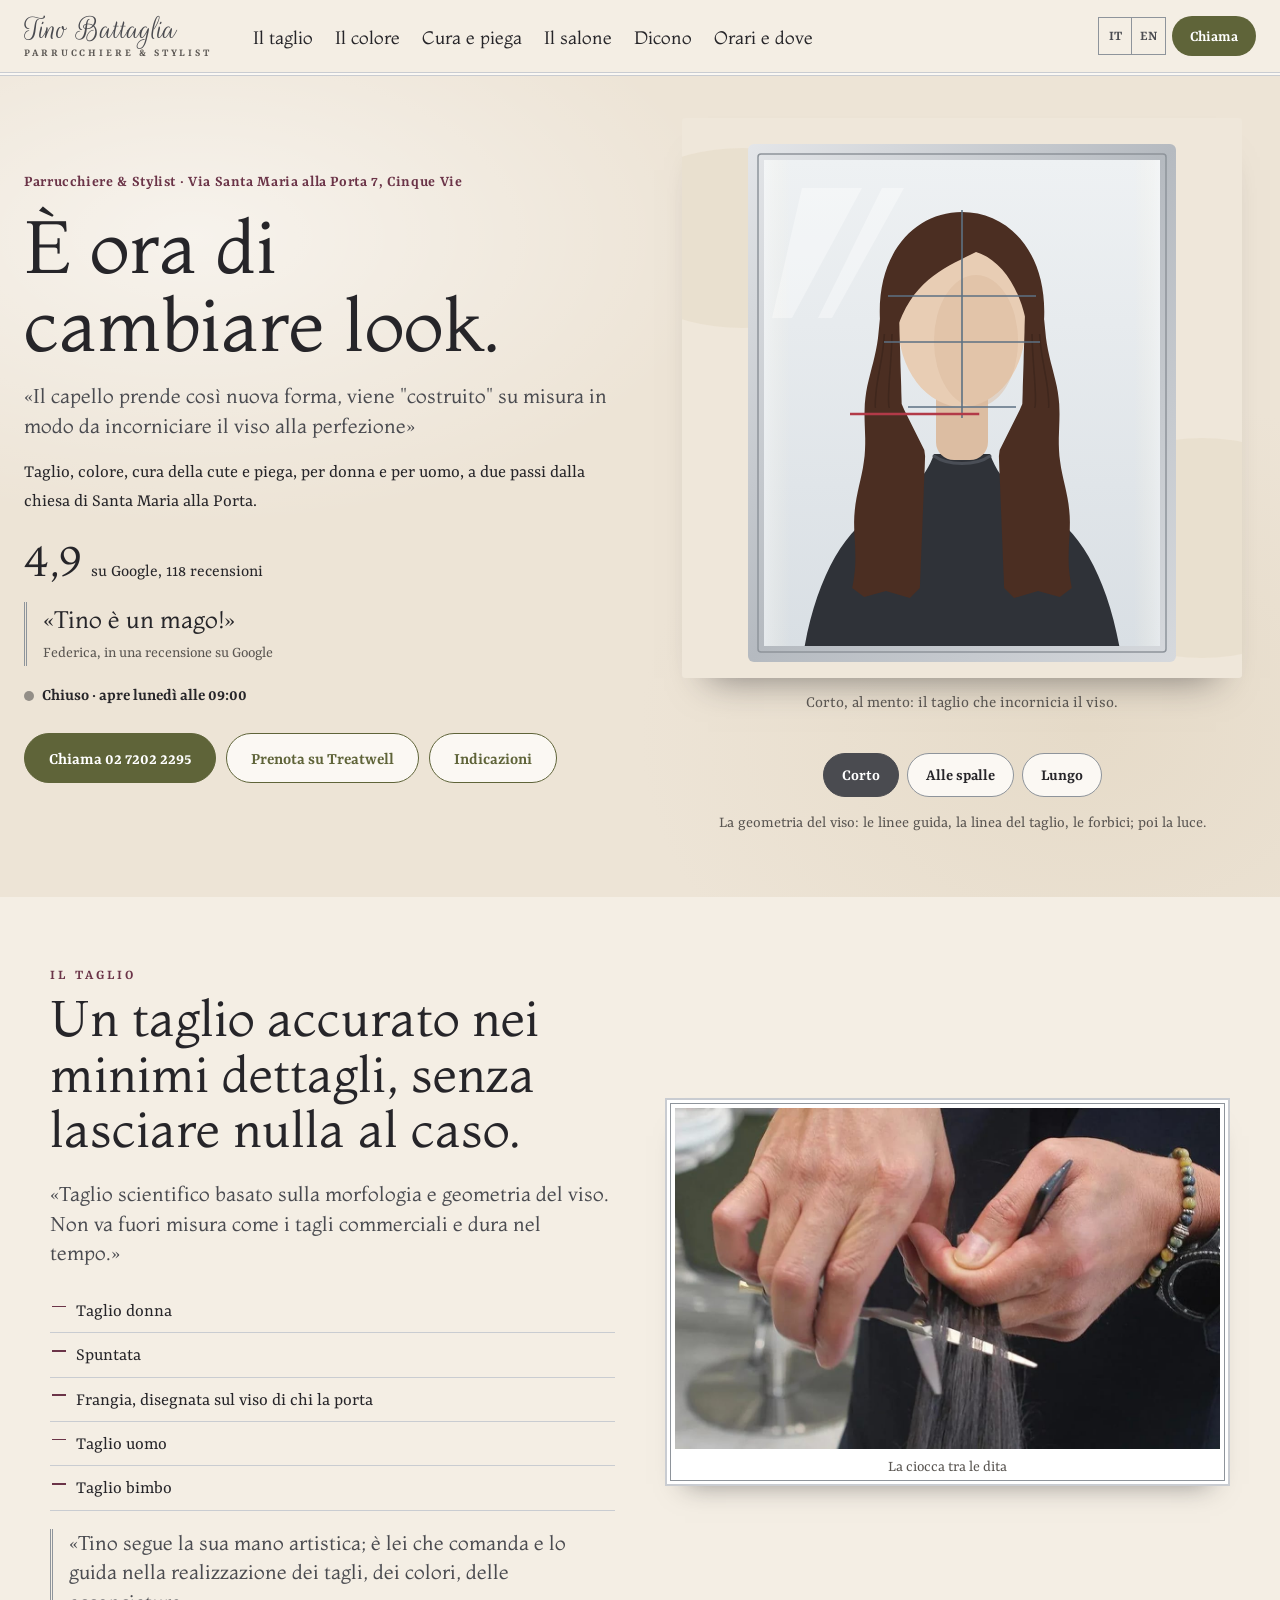
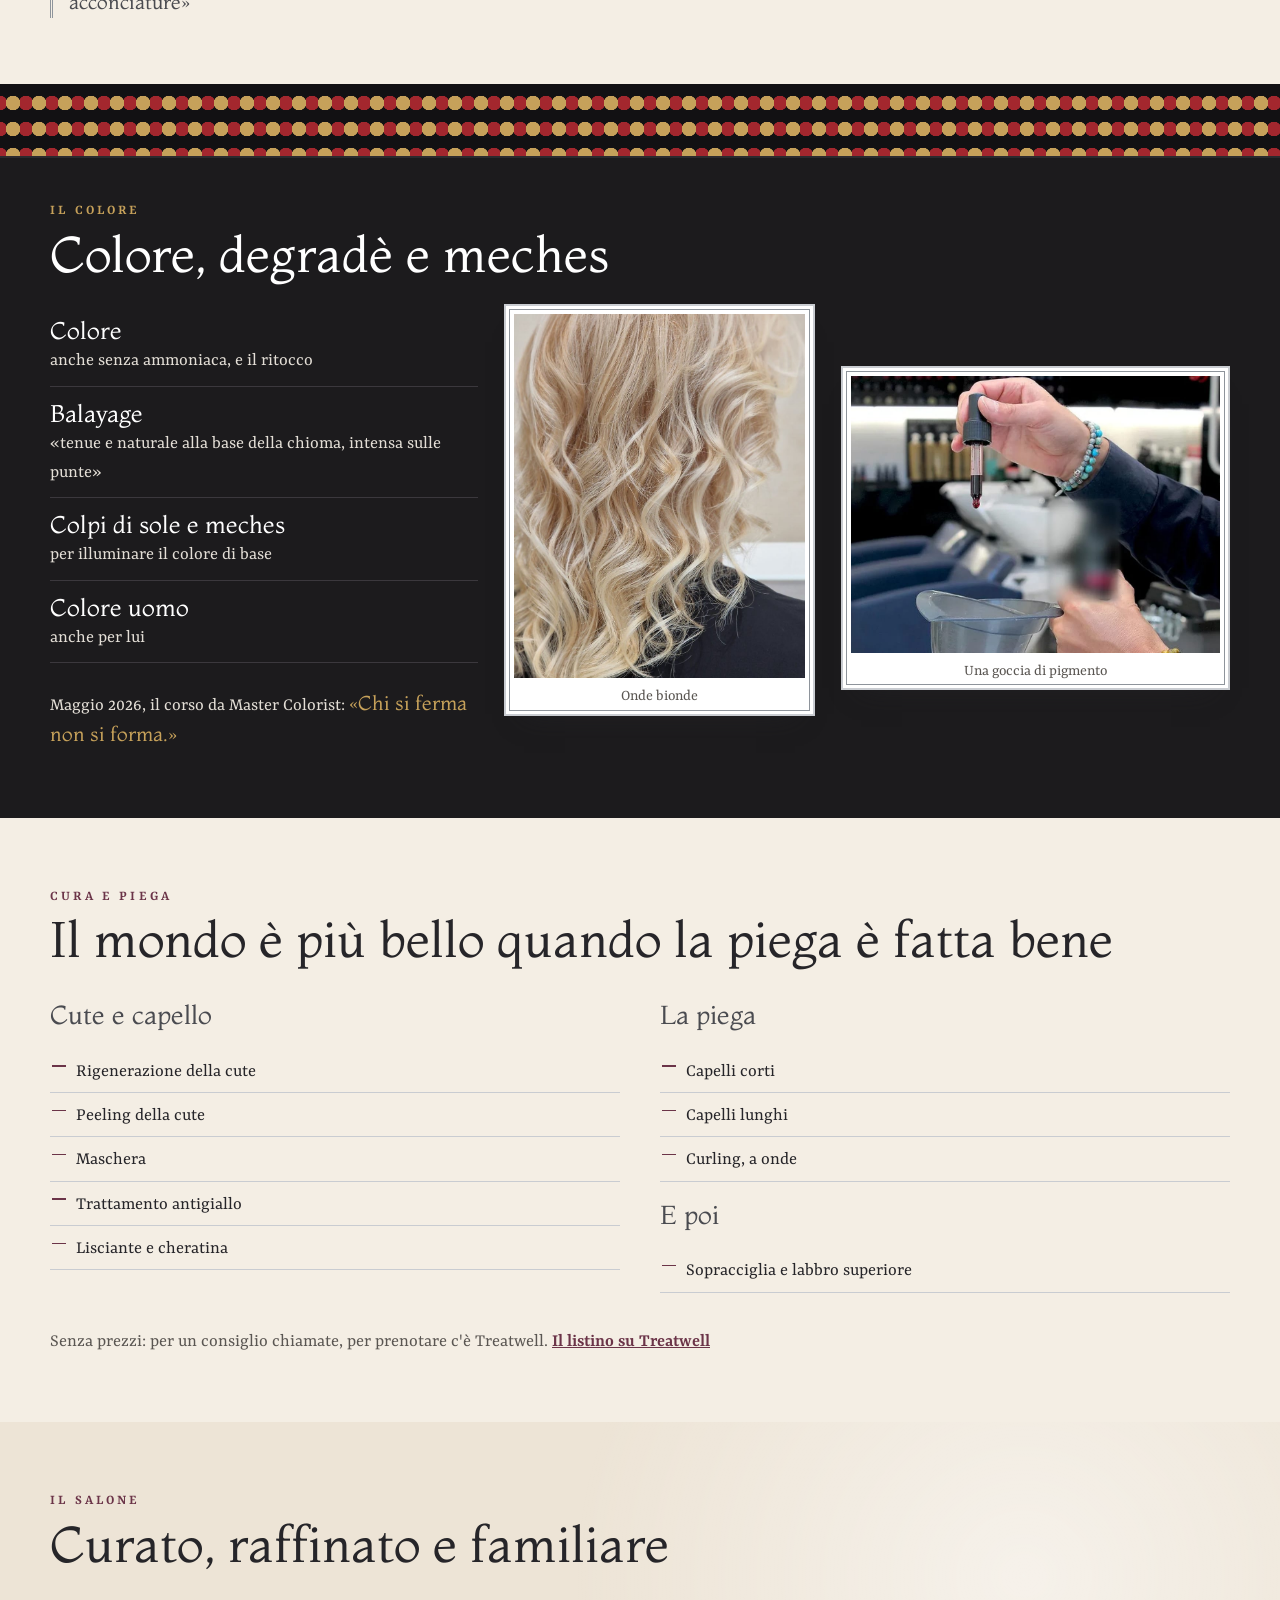
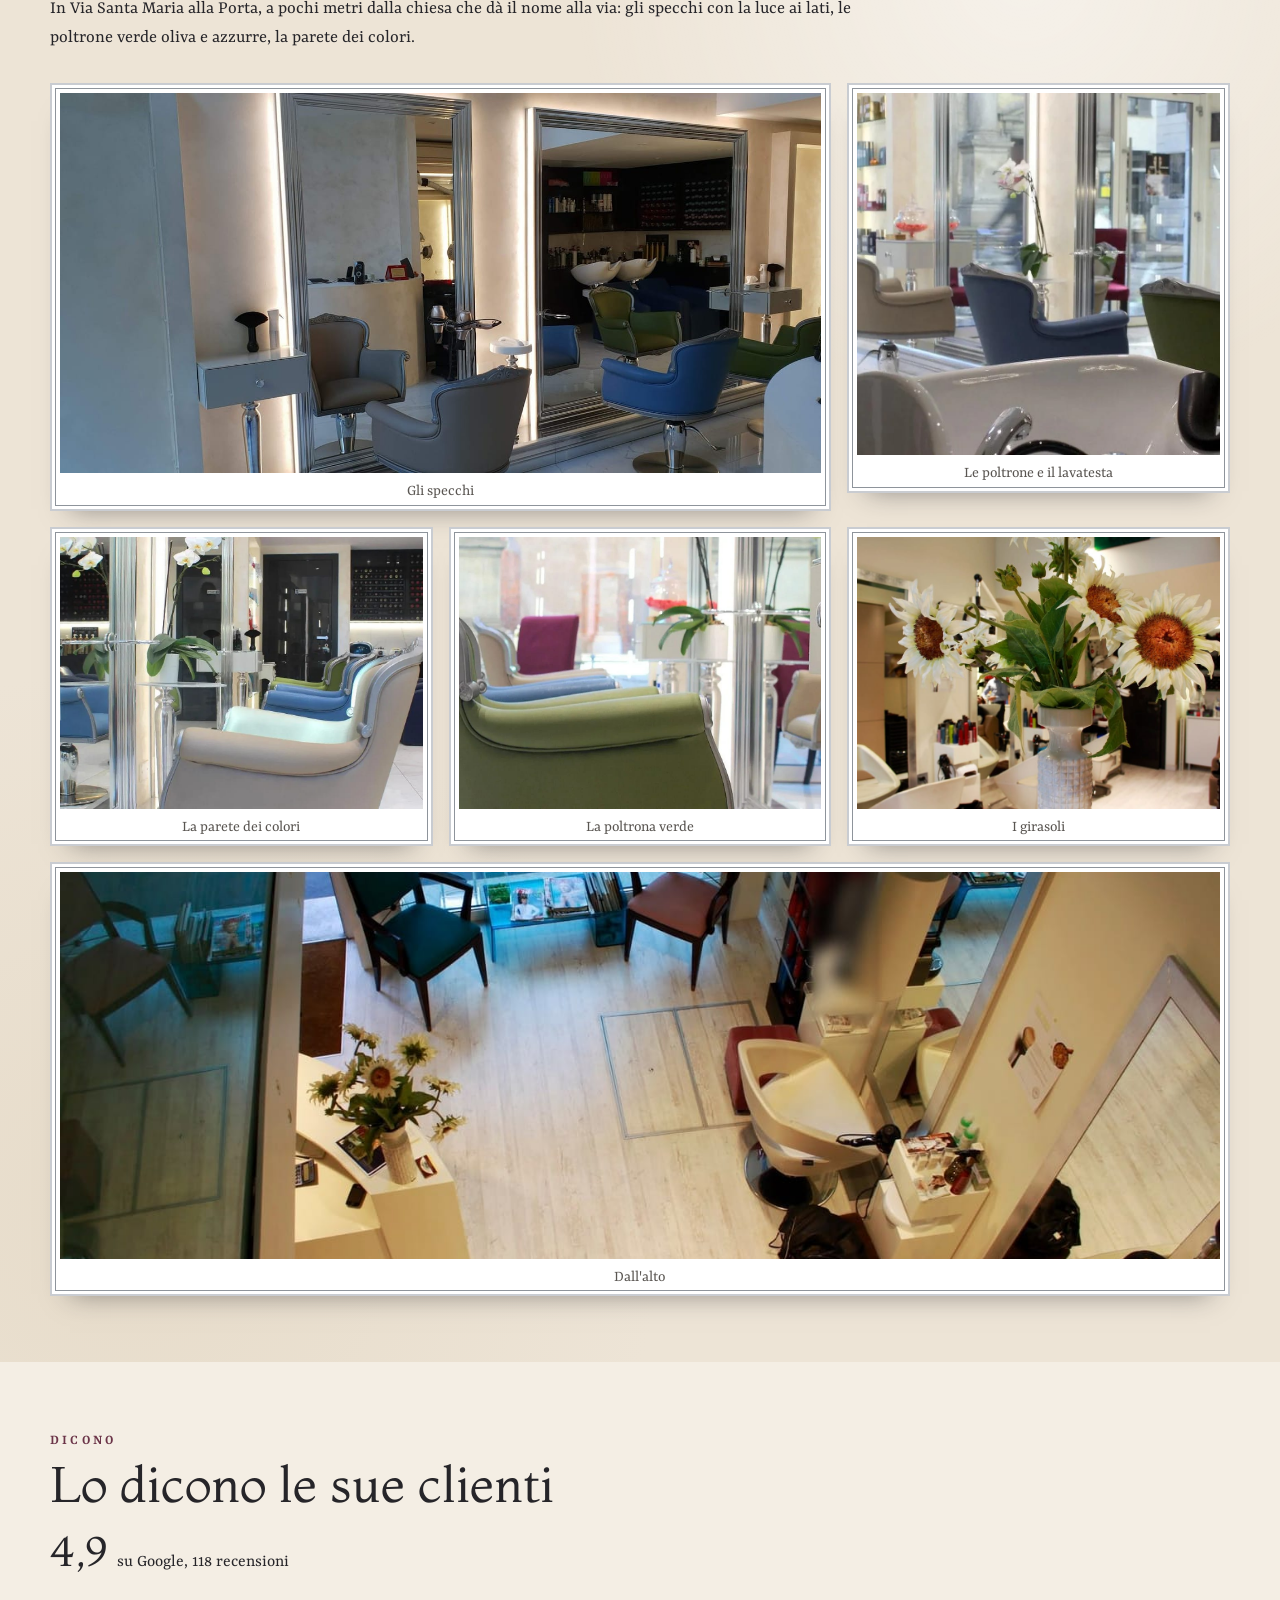
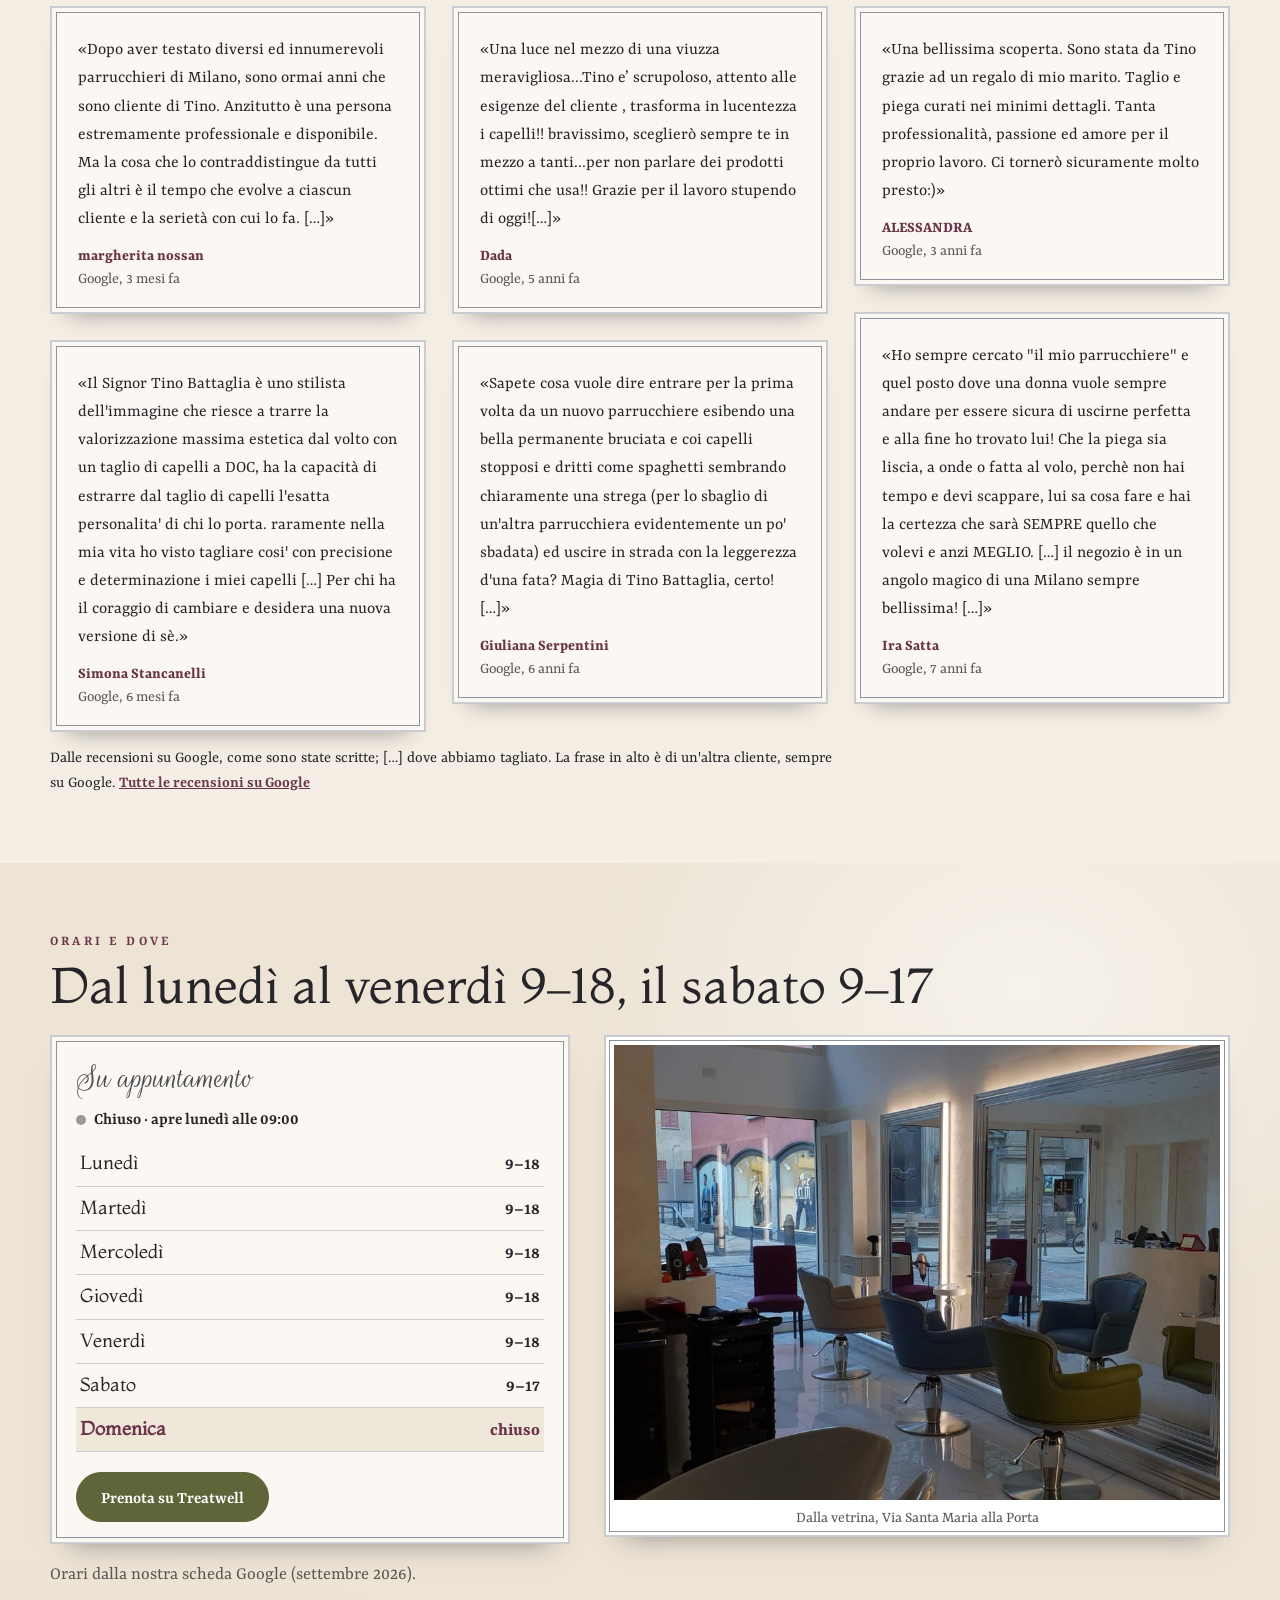
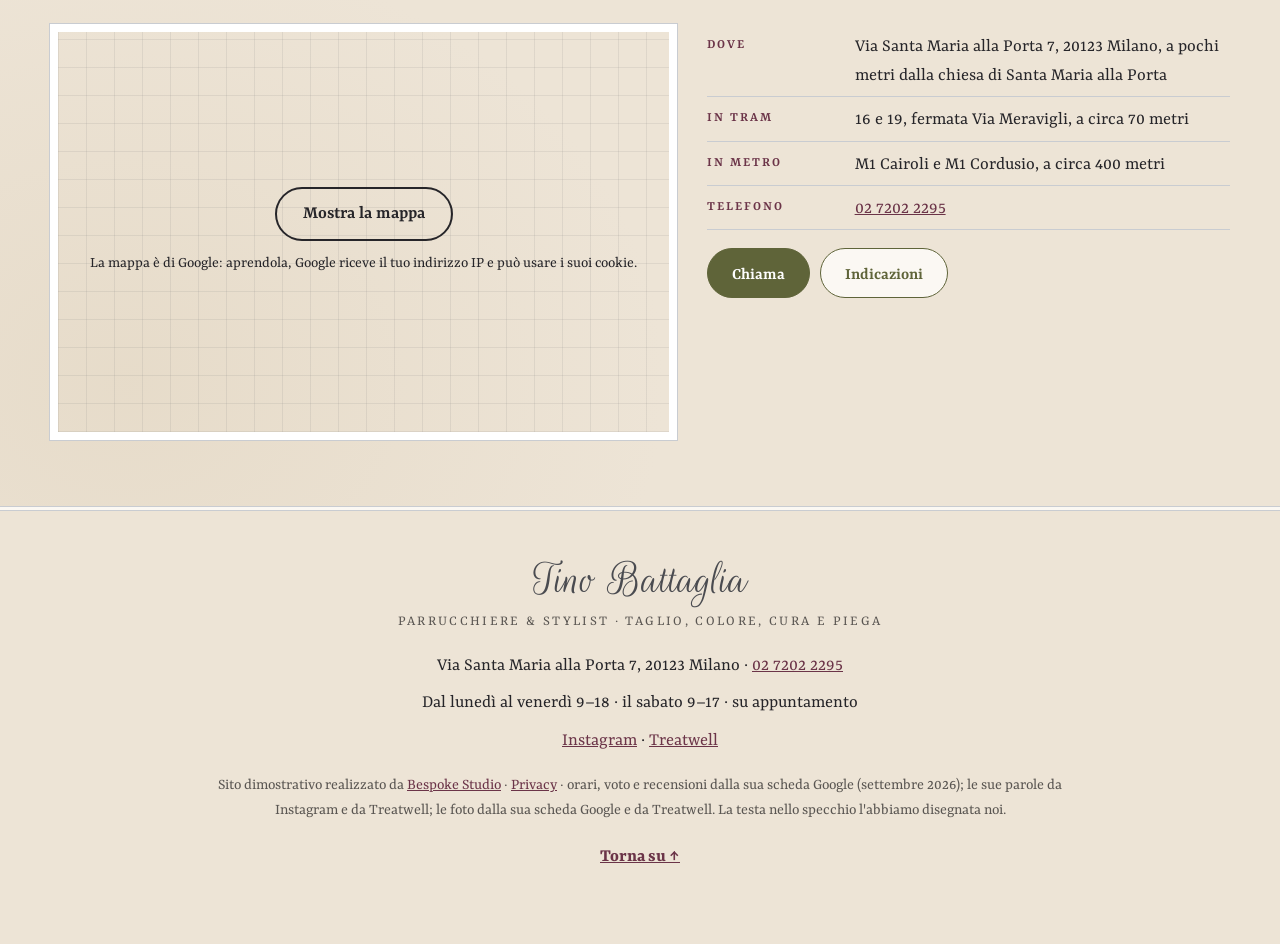
==== commit 10fc8483: "Privacy e pulizia: caratteri sul sito, mappa al clic, informativa, noindex - caratteri copiati nel s" ====
--- a/index.html
+++ b/index.html
@@ -3,6 +3,7 @@
 <head>
 <meta charset="utf-8">
 <meta name="viewport" content="width=device-width, initial-scale=1">
+<meta name="robots" content="noindex">
 <script>(function(){var r=document.documentElement;r.classList.remove('no-js');
 /* la firma: finché main.js non parte c'è la testa coi capelli lunghi nello specchio; se il codice non arriva, dopo 2,5 s il taglio fatto */
 try{if(!matchMedia('(prefers-reduced-motion: reduce)').matches){r.classList.add('firma-attesa');window.__attesaTaglio=setTimeout(function(){r.classList.remove('firma-attesa')},2500)}}catch(e){}})()</script>
@@ -20,15 +21,60 @@
 <link rel="icon" href="img/favicon.svg" type="image/svg+xml">
 <link rel="icon" href="img/favicon-32.png" sizes="32x32" type="image/png">
 <link rel="apple-touch-icon" href="img/apple-touch-icon.png">
-<link rel="preconnect" href="https://fonts.googleapis.com">
-<link rel="preconnect" href="https://fonts.gstatic.com" crossorigin>
-<link href="https://fonts.googleapis.com/css2?family=Montaga&amp;family=Rasa:wght@400;500;600;700&amp;family=Rouge+Script&amp;display=swap" rel="stylesheet">
+<link rel="stylesheet" href="fonts/fonts.css?v=1">
 <link rel="stylesheet" href="css/styles.css?v=1">
 <script src="https://cdn.jsdelivr.net/npm/gsap@3.12.5/dist/gsap.min.js" defer></script>
 <script src="https://cdn.jsdelivr.net/npm/gsap@3.12.5/dist/ScrollTrigger.min.js" defer></script>
 <script src="js/main.js?v=1" defer></script>
 <script type="application/ld+json">
-{"@context":"https://schema.org","@type":"HairSalon","name":"Tino Battaglia - Parrucchiere & Stylist","description":"Parrucchiere e stylist in Via Santa Maria alla Porta 7 a Milano: taglio sulla geometria del viso, colore, degradè e meches, balayage, cura della cute e piega, per donna e per uomo.","url":"https://rotenzark.github.io/tino-battaglia/","image":"https://rotenzark.github.io/tino-battaglia/img/og.jpg","telephone":"+39 02 7202 2295","address":{"@type":"PostalAddress","streetAddress":"Via Santa Maria alla Porta 7","postalCode":"20123","addressLocality":"Milano","addressRegion":"MI","addressCountry":"IT"},"geo":{"@type":"GeoCoordinates","latitude":45.4651137,"longitude":9.1812996},"openingHoursSpecification":[{"@type":"OpeningHoursSpecification","dayOfWeek":["Monday","Tuesday","Wednesday","Thursday","Friday"],"opens":"09:00","closes":"18:00"},{"@type":"OpeningHoursSpecification","dayOfWeek":["Saturday"],"opens":"09:00","closes":"17:00"}],"aggregateRating":{"@type":"AggregateRating","ratingValue":"4.9","reviewCount":"118","bestRating":"5"},"sameAs":["https://www.instagram.com/tinobat/","https://www.treatwell.it/salone/tino-battaglia/"]}
+{
+  "@context": "https://schema.org",
+  "@type": "HairSalon",
+  "name": "Tino Battaglia - Parrucchiere & Stylist",
+  "description": "Parrucchiere e stylist in Via Santa Maria alla Porta 7 a Milano: taglio sulla geometria del viso, colore, degradè e meches, balayage, cura della cute e piega, per donna e per uomo.",
+  "url": "https://rotenzark.github.io/tino-battaglia/",
+  "image": "https://rotenzark.github.io/tino-battaglia/img/og.jpg",
+  "telephone": "+39 02 7202 2295",
+  "address": {
+    "@type": "PostalAddress",
+    "streetAddress": "Via Santa Maria alla Porta 7",
+    "postalCode": "20123",
+    "addressLocality": "Milano",
+    "addressRegion": "MI",
+    "addressCountry": "IT"
+  },
+  "geo": {
+    "@type": "GeoCoordinates",
+    "latitude": 45.4651137,
+    "longitude": 9.1812996
+  },
+  "openingHoursSpecification": [
+    {
+      "@type": "OpeningHoursSpecification",
+      "dayOfWeek": [
+        "Monday",
+        "Tuesday",
+        "Wednesday",
+        "Thursday",
+        "Friday"
+      ],
+      "opens": "09:00",
+      "closes": "18:00"
+    },
+    {
+      "@type": "OpeningHoursSpecification",
+      "dayOfWeek": [
+        "Saturday"
+      ],
+      "opens": "09:00",
+      "closes": "17:00"
+    }
+  ],
+  "sameAs": [
+    "https://www.instagram.com/tinobat/",
+    "https://www.treatwell.it/salone/tino-battaglia/"
+  ]
+}
 </script>
 </head>
 <body>
@@ -217,12 +263,12 @@
     <h2 id="diconoT" class="capitolo__titolo" data-i18n="d.titolo">Lo dicono le sue clienti</h2>
     <p class="voto voto--sezione"><b class="voto__n">4,9</b> <span class="voto__su" data-i18n="d.google">su Google, 118 recensioni</span></p>
     <ul class="cornici">
-      <li class="riquadro reveal"><p class="riquadro__testo">«Dopo aver testato diversi ed innumerevoli parrucchieri di Milano, sono ormai anni che sono cliente di Tino. Anzitutto è una persona estremamente professionale e disponibile. Ma la cosa che lo contraddistingue da tutti gli altri è il tempo che evolve a ciascun cliente e la serietà con cui lo fa. […]»</p><p class="riquadro__chi"><b>margherita nossan</b> <span data-i18n="d.g3m">Google, 3 mesi fa</span></p></li>
-      <li class="riquadro reveal"><p class="riquadro__testo">«Il Signor Tino Battaglia è uno stilista dell'immagine che riesce a trarre la valorizzazione massima estetica dal volto con un taglio di capelli a DOC, ha la capacità di estrarre dal taglio di capelli l'esatta personalita' di chi lo porta. raramente nella mia vita ho visto tagliare cosi' con precisione e determinazione i miei capelli […] Per chi  ha il coraggio di cambiare e desidera una nuova versione di sè.»</p><p class="riquadro__chi"><b>Simona Stancanelli</b> <span data-i18n="d.g6m">Google, 6 mesi fa</span></p></li>
-      <li class="riquadro reveal"><p class="riquadro__testo">«Una luce nel mezzo di una viuzza meravigliosa...Tino e’ scrupoloso, attento alle esigenze del cliente , trasforma in lucentezza i capelli!!  bravissimo, sceglierò sempre te in mezzo a tanti...per non parlare dei prodotti ottimi che usa!! Grazie per il lavoro stupendo di oggi![…]»</p><p class="riquadro__chi"><b>Dada</b> <span data-i18n="d.g5a">Google, 5 anni fa</span></p></li>
-      <li class="riquadro reveal"><p class="riquadro__testo">«Sapete cosa vuole dire entrare per la prima volta da un nuovo parrucchiere esibendo una bella permanente bruciata e coi capelli stopposi e dritti come spaghetti sembrando chiaramente una strega (per lo sbaglio di un'altra parrucchiera evidentemente un po' sbadata) ed uscire  in strada con la leggerezza d'una fata? Magia di Tino Battaglia, certo! […]»</p><p class="riquadro__chi"><b>Giuliana Serpentini</b> <span data-i18n="d.g6a">Google, 6 anni fa</span></p></li>
-      <li class="riquadro reveal"><p class="riquadro__testo">«Una bellissima scoperta. Sono stata da Tino grazie ad un regalo di mio marito. Taglio e piega curati nei minimi dettagli. Tanta professionalità, passione ed amore per il proprio lavoro. Ci tornerò sicuramente molto presto:)»</p><p class="riquadro__chi"><b>ALESSANDRA</b> <span data-i18n="d.g3a">Google, 3 anni fa</span></p></li>
-      <li class="riquadro reveal"><p class="riquadro__testo">«Ho sempre cercato "il mio parrucchiere" e quel posto dove una donna vuole sempre andare per essere sicura di uscirne perfetta e alla fine ho trovato lui! Che la piega sia liscia, a onde o fatta al volo, perchè non hai tempo e devi scappare, lui sa cosa fare e hai la certezza che sarà SEMPRE quello che volevi e anzi MEGLIO. […] il negozio è in un angolo magico di una Milano sempre bellissima! […]»</p><p class="riquadro__chi"><b>Ira Satta</b> <span data-i18n="d.g7a">Google, 7 anni fa</span></p></li>
+      <li class="riquadro reveal"><p lang="it" class="riquadro__testo">«Dopo aver testato diversi ed innumerevoli parrucchieri di Milano, sono ormai anni che sono cliente di Tino. Anzitutto è una persona estremamente professionale e disponibile. Ma la cosa che lo contraddistingue da tutti gli altri è il tempo che evolve a ciascun cliente e la serietà con cui lo fa. […]»</p><p class="riquadro__chi"><b>margherita nossan</b> <span data-i18n="d.g3m">Google, 3 mesi fa</span></p></li>
+      <li class="riquadro reveal"><p lang="it" class="riquadro__testo">«Il Signor Tino Battaglia è uno stilista dell'immagine che riesce a trarre la valorizzazione massima estetica dal volto con un taglio di capelli a DOC, ha la capacità di estrarre dal taglio di capelli l'esatta personalita' di chi lo porta. raramente nella mia vita ho visto tagliare cosi' con precisione e determinazione i miei capelli […] Per chi  ha il coraggio di cambiare e desidera una nuova versione di sè.»</p><p class="riquadro__chi"><b>Simona Stancanelli</b> <span data-i18n="d.g6m">Google, 6 mesi fa</span></p></li>
+      <li class="riquadro reveal"><p lang="it" class="riquadro__testo">«Una luce nel mezzo di una viuzza meravigliosa...Tino e’ scrupoloso, attento alle esigenze del cliente , trasforma in lucentezza i capelli!!  bravissimo, sceglierò sempre te in mezzo a tanti...per non parlare dei prodotti ottimi che usa!! Grazie per il lavoro stupendo di oggi![…]»</p><p class="riquadro__chi"><b>Dada</b> <span data-i18n="d.g5a">Google, 5 anni fa</span></p></li>
+      <li class="riquadro reveal"><p lang="it" class="riquadro__testo">«Sapete cosa vuole dire entrare per la prima volta da un nuovo parrucchiere esibendo una bella permanente bruciata e coi capelli stopposi e dritti come spaghetti sembrando chiaramente una strega (per lo sbaglio di un'altra parrucchiera evidentemente un po' sbadata) ed uscire  in strada con la leggerezza d'una fata? Magia di Tino Battaglia, certo! […]»</p><p class="riquadro__chi"><b>Giuliana Serpentini</b> <span data-i18n="d.g6a">Google, 6 anni fa</span></p></li>
+      <li class="riquadro reveal"><p lang="it" class="riquadro__testo">«Una bellissima scoperta. Sono stata da Tino grazie ad un regalo di mio marito. Taglio e piega curati nei minimi dettagli. Tanta professionalità, passione ed amore per il proprio lavoro. Ci tornerò sicuramente molto presto:)»</p><p class="riquadro__chi"><b>ALESSANDRA</b> <span data-i18n="d.g3a">Google, 3 anni fa</span></p></li>
+      <li class="riquadro reveal"><p lang="it" class="riquadro__testo">«Ho sempre cercato "il mio parrucchiere" e quel posto dove una donna vuole sempre andare per essere sicura di uscirne perfetta e alla fine ho trovato lui! Che la piega sia liscia, a onde o fatta al volo, perchè non hai tempo e devi scappare, lui sa cosa fare e hai la certezza che sarà SEMPRE quello che volevi e anzi MEGLIO. […] il negozio è in un angolo magico di una Milano sempre bellissima! […]»</p><p class="riquadro__chi"><b>Ira Satta</b> <span data-i18n="d.g7a">Google, 7 anni fa</span></p></li>
     </ul>
     <p class="dicono__nota"><span data-i18n="d.nota">Dalle recensioni su Google, come sono state scritte; […] dove abbiamo tagliato. La frase in alto è di un'altra cliente, sempre su Google.</span> <a href="https://www.google.com/maps/search/?api=1&amp;query=Tino+Battaglia%2C+Via+Santa+Maria+alla+Porta+7%2C+20123+Milano" target="_blank" rel="noopener" data-i18n="d.tutte">Tutte le recensioni su Google</a></p>
   </section>
@@ -251,7 +297,7 @@
     <p class="orari__nota" data-i18n="r.nota">Orari dalla nostra scheda Google (settembre 2026).</p>
     <div class="dove" id="dove">
       <div class="cartina reveal">
-        <iframe title="Mappa: Tino Battaglia, Via Santa Maria alla Porta 7, Milano" data-i18n-title="w.mappa" src="https://maps.google.com/maps?q=Tino%20Battaglia%2C%20Via%20Santa%20Maria%20alla%20Porta%207%2C%2020123%20Milano&amp;z=16&amp;output=embed" width="600" height="400" loading="lazy" referrerpolicy="no-referrer-when-downgrade"></iframe>
+        <div class="mappa-clic" data-mappa-clic style="--mappa-h: 400px"><template><iframe title="Mappa: Tino Battaglia, Via Santa Maria alla Porta 7, Milano" data-i18n-title="w.mappa" src="https://maps.google.com/maps?q=Tino%20Battaglia%2C%20Via%20Santa%20Maria%20alla%20Porta%207%2C%2020123%20Milano&amp;z=16&amp;output=embed" width="600" height="400" loading="lazy" referrerpolicy="no-referrer-when-downgrade"></iframe></template><div class="mappa-clic__velo"><a class="mappa-clic__btn" href="https://www.google.com/maps/dir/?api=1&amp;destination=Tino+Battaglia%2C+Via+Santa+Maria+alla+Porta+7%2C+20123+Milano" target="_blank" rel="noopener">Mostra la mappa</a><p class="mappa-clic__nota">La mappa è di Google: aprendola, Google riceve il tuo indirizzo IP e può usare i suoi cookie.</p></div></div>
       </div>
       <div>
         <dl class="indirizzo">
@@ -274,7 +320,7 @@
     <p class="piede__dove">Via Santa Maria alla Porta 7, 20123 Milano · <a href="tel:+390272022295" class="intero">02 7202 2295</a></p>
     <p class="piede__orario" data-i18n="f2.orario">Dal lunedì al venerdì 9–18 · il sabato 9–17 · su appuntamento</p>
     <p class="piede__social"><a href="https://www.instagram.com/tinobat/" target="_blank" rel="noopener">Instagram</a> · <a href="https://www.treatwell.it/salone/tino-battaglia/" target="_blank" rel="noopener">Treatwell</a></p>
-    <p class="piede__cred" data-i18n="f2.cred">Sito dimostrativo realizzato da <a href="https://bespokestud.io" rel="noopener">Bespoke Studio</a> · orari, voto e recensioni dalla sua scheda Google (settembre 2026); le sue parole da Instagram e da Treatwell; le foto dalla sua scheda Google e da Treatwell. La testa nello specchio l'abbiamo disegnata noi.</p>
+    <p class="piede__cred" data-i18n="f2.cred">Sito dimostrativo realizzato da <a href="https://bespokestud.io" rel="noopener">Bespoke Studio</a> · <a href="privacy.html">Privacy</a> · orari, voto e recensioni dalla sua scheda Google (settembre 2026); le sue parole da Instagram e da Treatwell; le foto dalla sua scheda Google e da Treatwell. La testa nello specchio l'abbiamo disegnata noi.</p>
     <p><a class="piede__su" href="#inizio" data-i18n="f2.su">Torna su ↑</a></p>
   </div>
 </footer>
@@ -289,5 +335,6 @@
   <img id="lightboxImg" src="" alt="">
 </div>
 
+<script src="js/mappa-clic.js?v=1" defer></script>
 </body>
 </html>
--- a/fonts/fonts.css
+++ b/fonts/fonts.css
@@ -0,0 +1,163 @@
+/* Caratteri ospitati sul sito: nessuna richiesta a Google Fonts o Fontshare (giro privacy 1/10/2026). Licenze in LICENSE.txt. */
+/* latin */
+@font-face {
+  font-family: 'Montaga';
+  font-style: normal;
+  font-weight: 400;
+  font-display: swap;
+  src: url(montaga-v14-H4cnBX2Ml8rCkEO_4gEa7Q.woff2) format('woff2');
+  unicode-range: U+0000-00FF, U+0131, U+0152-0153, U+02BB-02BC, U+02C6, U+02DA, U+02DC, U+0304, U+0308, U+0329, U+2000-206F, U+20AC, U+2122, U+2191, U+2193, U+2212, U+2215, U+FEFF, U+FFFD;
+}
+/* gujarati */
+@font-face {
+  font-family: 'Rasa';
+  font-style: normal;
+  font-weight: 400;
+  font-display: swap;
+  src: url(rasa-v27-xn7vYHIn1mWmfr5UlziQ.woff2) format('woff2');
+  unicode-range: U+0951-0952, U+0964-0965, U+0A80-0AFF, U+200C-200D, U+20B9, U+25CC, U+A830-A839;
+}
+/* vietnamese */
+@font-face {
+  font-family: 'Rasa';
+  font-style: normal;
+  font-weight: 400;
+  font-display: swap;
+  src: url(rasa-v27-xn7vYHIn1mWmfqpUlziQ.woff2) format('woff2');
+  unicode-range: U+0102-0103, U+0110-0111, U+0128-0129, U+0168-0169, U+01A0-01A1, U+01AF-01B0, U+0300-0301, U+0303-0304, U+0308-0309, U+0323, U+0329, U+1EA0-1EF9, U+20AB;
+}
+/* latin-ext */
+@font-face {
+  font-family: 'Rasa';
+  font-style: normal;
+  font-weight: 400;
+  font-display: swap;
+  src: url(rasa-v27-xn7vYHIn1mWmfqtUlziQ.woff2) format('woff2');
+  unicode-range: U+0100-02BA, U+02BD-02C5, U+02C7-02CC, U+02CE-02D7, U+02DD-02FF, U+0304, U+0308, U+0329, U+1D00-1DBF, U+1E00-1E9F, U+1EF2-1EFF, U+2020, U+20A0-20AB, U+20AD-20C0, U+2113, U+2C60-2C7F, U+A720-A7FF;
+}
+/* latin */
+@font-face {
+  font-family: 'Rasa';
+  font-style: normal;
+  font-weight: 400;
+  font-display: swap;
+  src: url(rasa-v27-xn7vYHIn1mWmfqVUlw.woff2) format('woff2');
+  unicode-range: U+0000-00FF, U+0131, U+0152-0153, U+02BB-02BC, U+02C6, U+02DA, U+02DC, U+0304, U+0308, U+0329, U+2000-206F, U+20AC, U+2122, U+2191, U+2193, U+2212, U+2215, U+FEFF, U+FFFD;
+}
+/* gujarati */
+@font-face {
+  font-family: 'Rasa';
+  font-style: normal;
+  font-weight: 500;
+  font-display: swap;
+  src: url(rasa-v27-xn7vYHIn1mWmfr5UlziQ.woff2) format('woff2');
+  unicode-range: U+0951-0952, U+0964-0965, U+0A80-0AFF, U+200C-200D, U+20B9, U+25CC, U+A830-A839;
+}
+/* vietnamese */
+@font-face {
+  font-family: 'Rasa';
+  font-style: normal;
+  font-weight: 500;
+  font-display: swap;
+  src: url(rasa-v27-xn7vYHIn1mWmfqpUlziQ.woff2) format('woff2');
+  unicode-range: U+0102-0103, U+0110-0111, U+0128-0129, U+0168-0169, U+01A0-01A1, U+01AF-01B0, U+0300-0301, U+0303-0304, U+0308-0309, U+0323, U+0329, U+1EA0-1EF9, U+20AB;
+}
+/* latin-ext */
+@font-face {
+  font-family: 'Rasa';
+  font-style: normal;
+  font-weight: 500;
+  font-display: swap;
+  src: url(rasa-v27-xn7vYHIn1mWmfqtUlziQ.woff2) format('woff2');
+  unicode-range: U+0100-02BA, U+02BD-02C5, U+02C7-02CC, U+02CE-02D7, U+02DD-02FF, U+0304, U+0308, U+0329, U+1D00-1DBF, U+1E00-1E9F, U+1EF2-1EFF, U+2020, U+20A0-20AB, U+20AD-20C0, U+2113, U+2C60-2C7F, U+A720-A7FF;
+}
+/* latin */
+@font-face {
+  font-family: 'Rasa';
+  font-style: normal;
+  font-weight: 500;
+  font-display: swap;
+  src: url(rasa-v27-xn7vYHIn1mWmfqVUlw.woff2) format('woff2');
+  unicode-range: U+0000-00FF, U+0131, U+0152-0153, U+02BB-02BC, U+02C6, U+02DA, U+02DC, U+0304, U+0308, U+0329, U+2000-206F, U+20AC, U+2122, U+2191, U+2193, U+2212, U+2215, U+FEFF, U+FFFD;
+}
+/* gujarati */
+@font-face {
+  font-family: 'Rasa';
+  font-style: normal;
+  font-weight: 600;
+  font-display: swap;
+  src: url(rasa-v27-xn7vYHIn1mWmfr5UlziQ.woff2) format('woff2');
+  unicode-range: U+0951-0952, U+0964-0965, U+0A80-0AFF, U+200C-200D, U+20B9, U+25CC, U+A830-A839;
+}
+/* vietnamese */
+@font-face {
+  font-family: 'Rasa';
+  font-style: normal;
+  font-weight: 600;
+  font-display: swap;
+  src: url(rasa-v27-xn7vYHIn1mWmfqpUlziQ.woff2) format('woff2');
+  unicode-range: U+0102-0103, U+0110-0111, U+0128-0129, U+0168-0169, U+01A0-01A1, U+01AF-01B0, U+0300-0301, U+0303-0304, U+0308-0309, U+0323, U+0329, U+1EA0-1EF9, U+20AB;
+}
+/* latin-ext */
+@font-face {
+  font-family: 'Rasa';
+  font-style: normal;
+  font-weight: 600;
+  font-display: swap;
+  src: url(rasa-v27-xn7vYHIn1mWmfqtUlziQ.woff2) format('woff2');
+  unicode-range: U+0100-02BA, U+02BD-02C5, U+02C7-02CC, U+02CE-02D7, U+02DD-02FF, U+0304, U+0308, U+0329, U+1D00-1DBF, U+1E00-1E9F, U+1EF2-1EFF, U+2020, U+20A0-20AB, U+20AD-20C0, U+2113, U+2C60-2C7F, U+A720-A7FF;
+}
+/* latin */
+@font-face {
+  font-family: 'Rasa';
+  font-style: normal;
+  font-weight: 600;
+  font-display: swap;
+  src: url(rasa-v27-xn7vYHIn1mWmfqVUlw.woff2) format('woff2');
+  unicode-range: U+0000-00FF, U+0131, U+0152-0153, U+02BB-02BC, U+02C6, U+02DA, U+02DC, U+0304, U+0308, U+0329, U+2000-206F, U+20AC, U+2122, U+2191, U+2193, U+2212, U+2215, U+FEFF, U+FFFD;
+}
+/* gujarati */
+@font-face {
+  font-family: 'Rasa';
+  font-style: normal;
+  font-weight: 700;
+  font-display: swap;
+  src: url(rasa-v27-xn7vYHIn1mWmfr5UlziQ.woff2) format('woff2');
+  unicode-range: U+0951-0952, U+0964-0965, U+0A80-0AFF, U+200C-200D, U+20B9, U+25CC, U+A830-A839;
+}
+/* vietnamese */
+@font-face {
+  font-family: 'Rasa';
+  font-style: normal;
+  font-weight: 700;
+  font-display: swap;
+  src: url(rasa-v27-xn7vYHIn1mWmfqpUlziQ.woff2) format('woff2');
+  unicode-range: U+0102-0103, U+0110-0111, U+0128-0129, U+0168-0169, U+01A0-01A1, U+01AF-01B0, U+0300-0301, U+0303-0304, U+0308-0309, U+0323, U+0329, U+1EA0-1EF9, U+20AB;
+}
+/* latin-ext */
+@font-face {
+  font-family: 'Rasa';
+  font-style: normal;
+  font-weight: 700;
+  font-display: swap;
+  src: url(rasa-v27-xn7vYHIn1mWmfqtUlziQ.woff2) format('woff2');
+  unicode-range: U+0100-02BA, U+02BD-02C5, U+02C7-02CC, U+02CE-02D7, U+02DD-02FF, U+0304, U+0308, U+0329, U+1D00-1DBF, U+1E00-1E9F, U+1EF2-1EFF, U+2020, U+20A0-20AB, U+20AD-20C0, U+2113, U+2C60-2C7F, U+A720-A7FF;
+}
+/* latin */
+@font-face {
+  font-family: 'Rasa';
+  font-style: normal;
+  font-weight: 700;
+  font-display: swap;
+  src: url(rasa-v27-xn7vYHIn1mWmfqVUlw.woff2) format('woff2');
+  unicode-range: U+0000-00FF, U+0131, U+0152-0153, U+02BB-02BC, U+02C6, U+02DA, U+02DC, U+0304, U+0308, U+0329, U+2000-206F, U+20AC, U+2122, U+2191, U+2193, U+2212, U+2215, U+FEFF, U+FFFD;
+}
+/* latin */
+@font-face {
+  font-family: 'Rouge Script';
+  font-style: normal;
+  font-weight: 400;
+  font-display: swap;
+  src: url(rougescript-v20-LYjFdGbiklMoCIQOw1Ep3S4_U__a.woff2) format('woff2');
+  unicode-range: U+0000-00FF, U+0131, U+0152-0153, U+02BB-02BC, U+02C6, U+02DA, U+02DC, U+0304, U+0308, U+0329, U+2000-206F, U+20AC, U+2122, U+2191, U+2193, U+2212, U+2215, U+FEFF, U+FFFD;
+}
--- a/css/styles.css
+++ b/css/styles.css
@@ -288,3 +288,12 @@
 .firma-attesa .luce { stroke-dasharray: 0 2; stroke-dashoffset: 0; }
 .firma-attesa .specchio__luce { opacity: .35; }
 /*/TAGLIO*/
+
+/*MAPPACLIC*/
+/* la mappa Google si carica solo al clic (giro privacy 1/10/2026) */
+.mappa-clic { display: flex; align-items: center; justify-content: center; width: 100%; height: 100%; min-height: var(--mappa-h, 320px); box-sizing: border-box; padding: 24px; text-align: center; background: repeating-linear-gradient(0deg, rgba(127, 127, 127, 0.14) 0 1px, transparent 1px 28px), repeating-linear-gradient(90deg, rgba(127, 127, 127, 0.14) 0 1px, transparent 1px 28px); }
+.mappa-clic__velo { display: flex; flex-direction: column; align-items: center; gap: 12px; max-width: 32em; }
+.mappa-clic__btn { display: inline-block; padding: 0.75em 1.4em; border: 2px solid currentColor; border-radius: 999px; color: inherit; font: inherit; font-weight: 600; line-height: 1.2; text-decoration: none; background: transparent; cursor: pointer; }
+.mappa-clic__btn:hover, .mappa-clic__btn:focus-visible { text-decoration: underline; }
+.mappa-clic__nota { margin: 0; font-size: 0.85em; line-height: 1.45; }
+/*/MAPPACLIC*/
